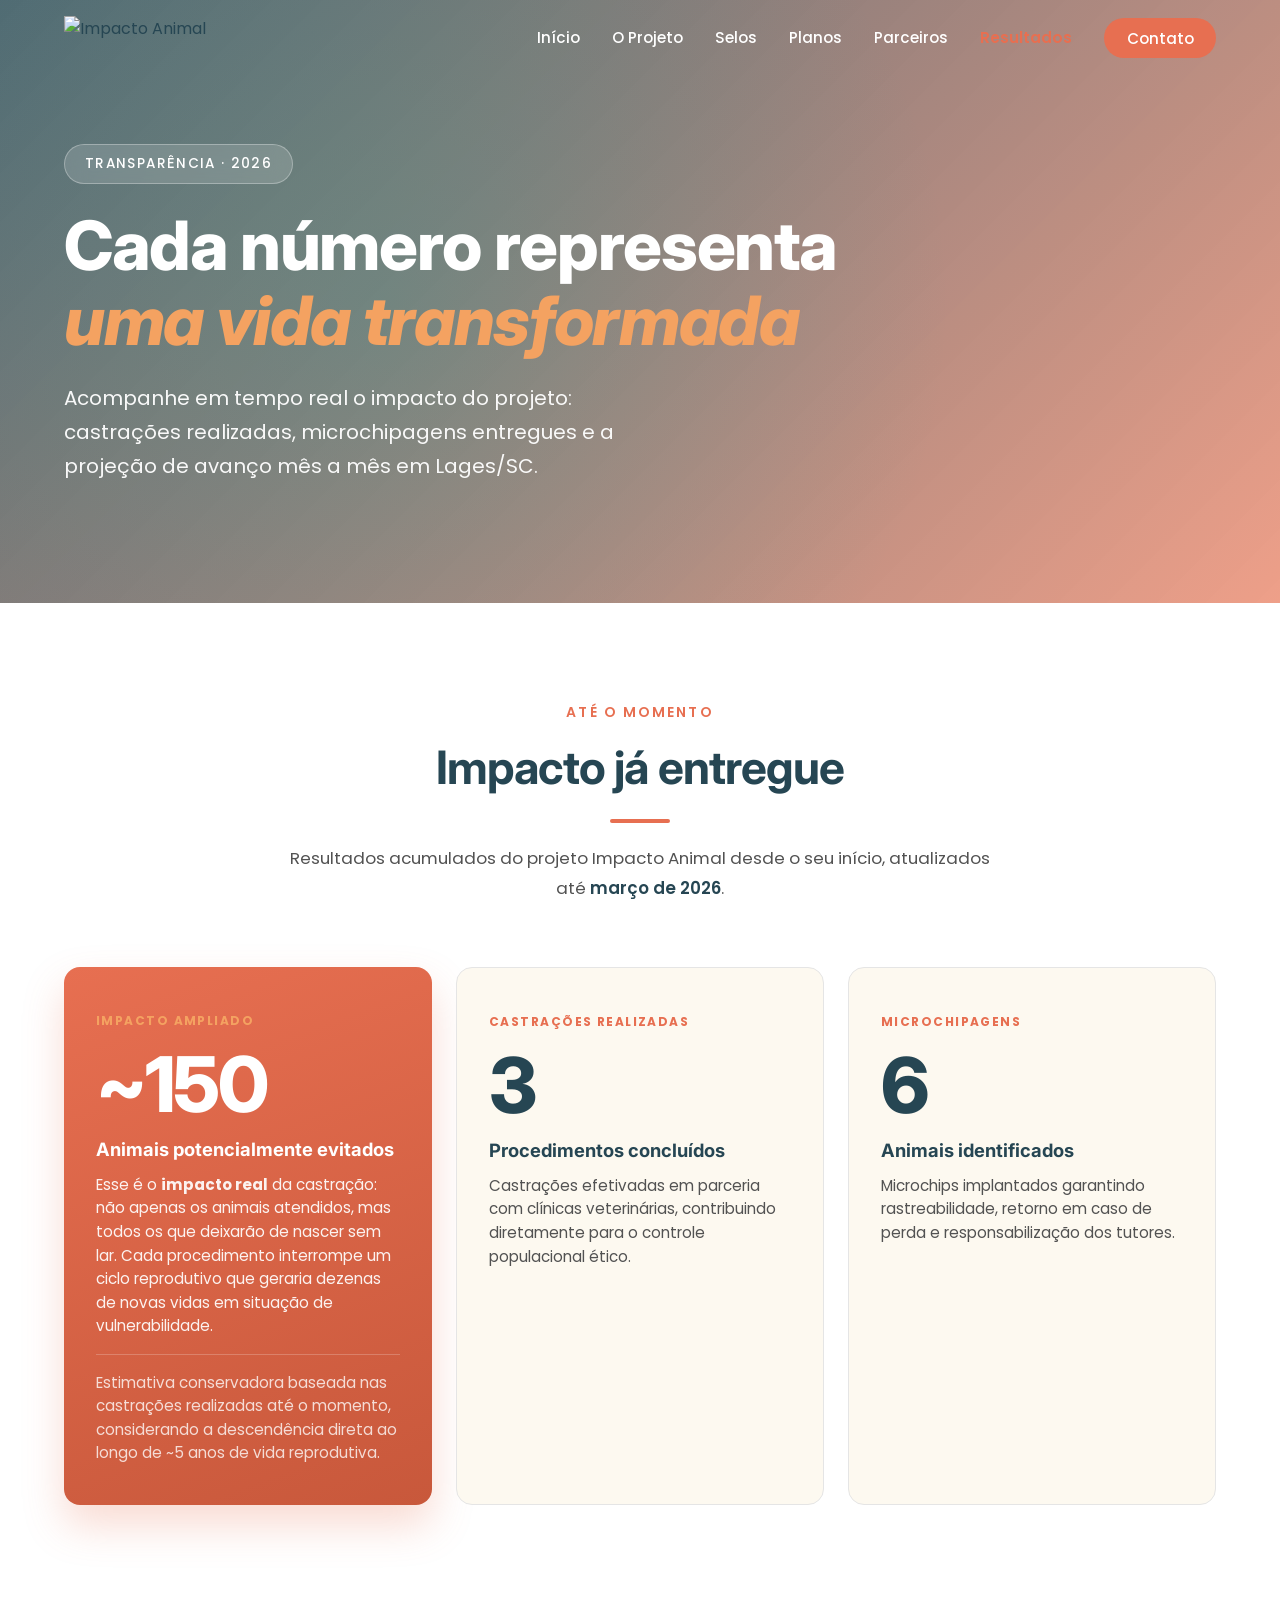
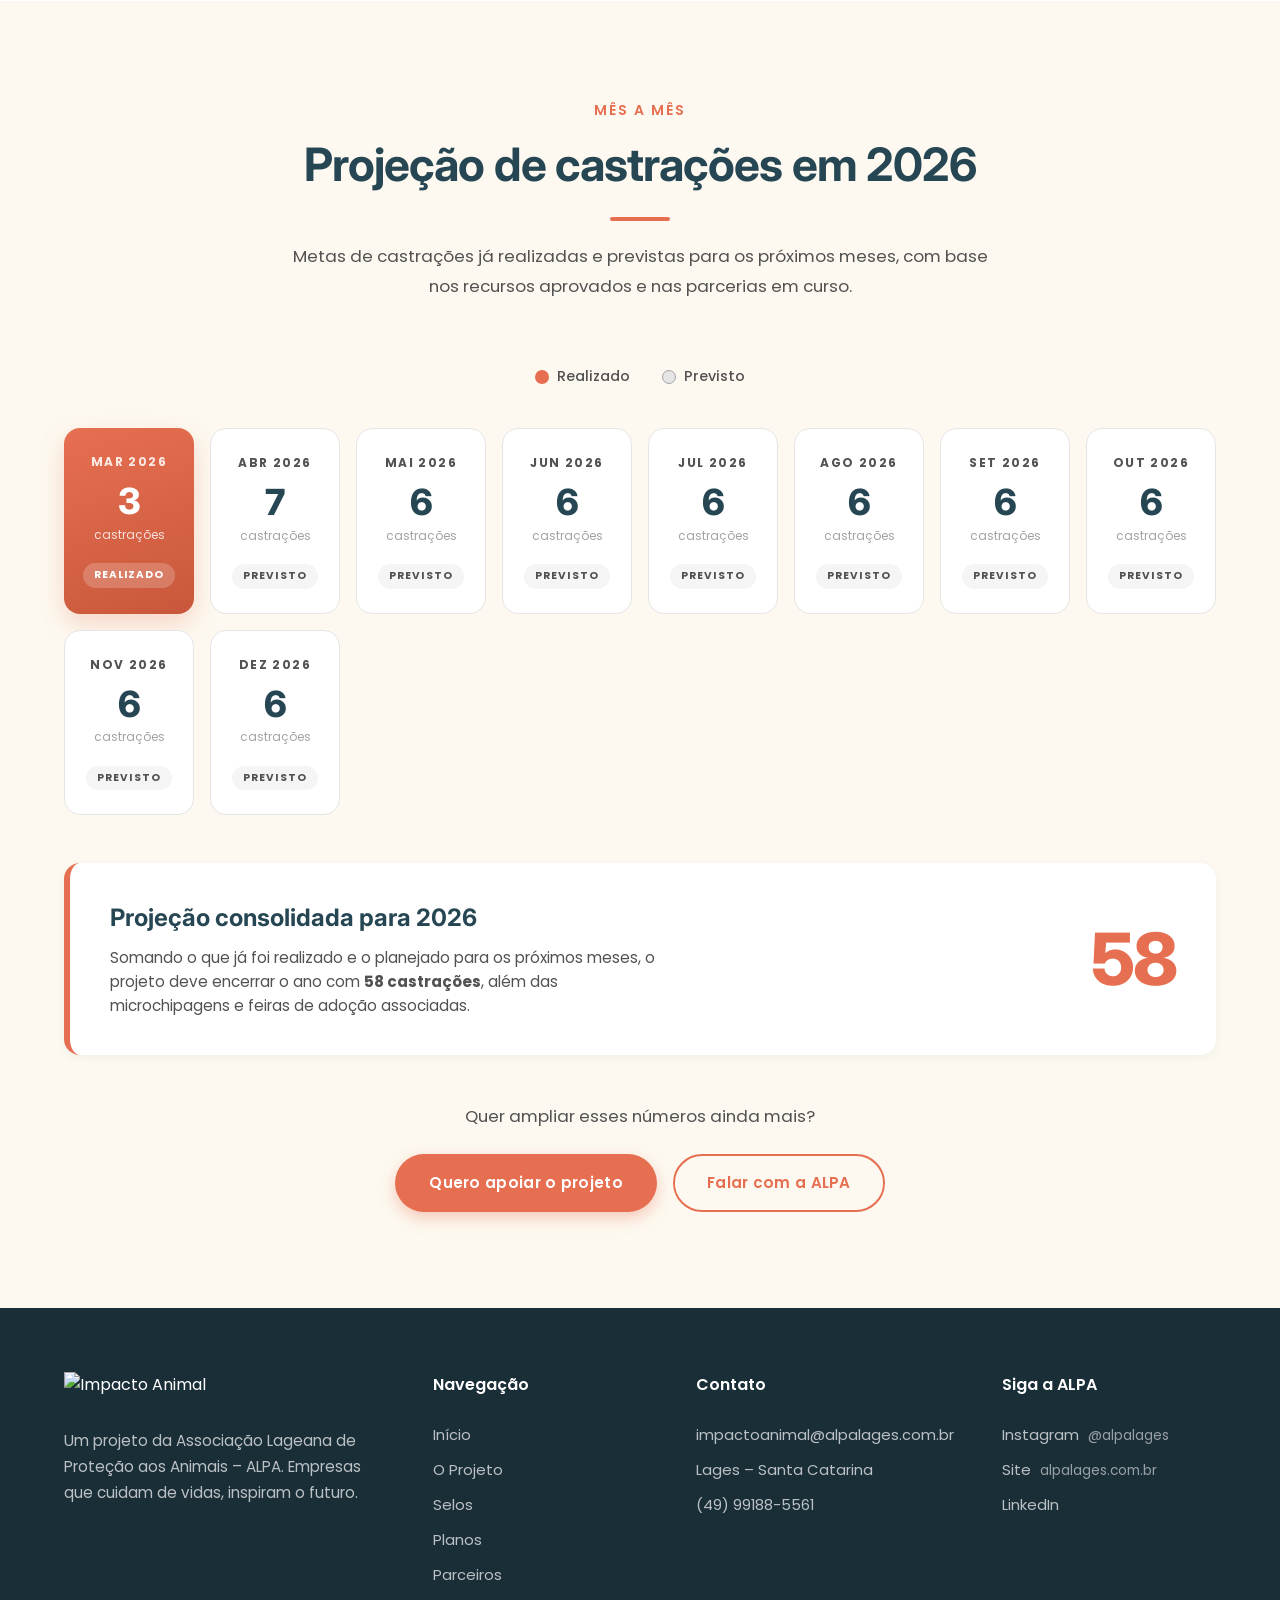
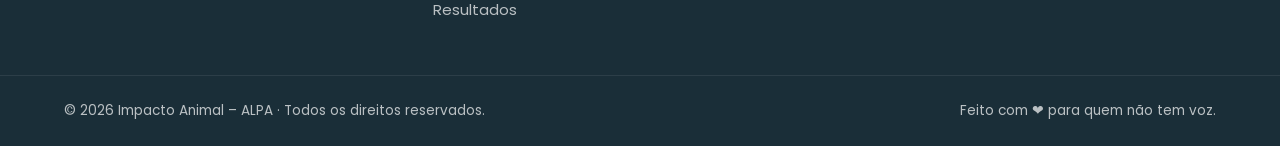
==== resultados.html @ c2073629 "Add files via upload" ====
<!DOCTYPE html>
<html lang="pt-BR">
<head>
    <meta charset="UTF-8">
    <meta name="viewport" content="width=device-width, initial-scale=1.0">
    <meta name="description" content="Resultados do projeto Impacto Animal - ALPA | Acompanhe as castrações, microchipagens e a projeção de impacto para 2026 em Lages/SC.">
    <meta name="keywords" content="impacto animal, ALPA, Lages, resultados, castração, microchipagem, transparência, responsabilidade social">
    <meta property="og:title" content="Resultados do Impacto Animal - ALPA">
    <meta property="og:description" content="Veja o impacto real já entregue e a projeção de castrações e microchipagens para 2026 em Lages/SC.">
    <meta property="og:type" content="website">
    <meta property="og:locale" content="pt_BR">
    <title>Resultados | Impacto Animal - ALPA</title>
    <link rel="preconnect" href="https://fonts.googleapis.com">
    <link rel="preconnect" href="https://fonts.gstatic.com" crossorigin>
    <link href="https://fonts.googleapis.com/css2?family=Poppins:wght@300;400;500;600;700;800&family=Inter:wght@600;700;800;900&display=swap" rel="stylesheet">
    <link rel="stylesheet" href="styles.css">
    <link rel="icon" type="image/png" href="resources/Prancheta 8@8x.png">
    <link rel="apple-touch-icon" href="resources/Prancheta 8@8x.png">
</head>
<body>
    <!-- Header -->
    <header class="header" id="header">
        <div class="container header-container">
            <a href="index.html" class="logo" aria-label="Impacto Animal">
                <img src="resources/Prancheta 2@8x.png" alt="Impacto Animal" class="logo-img logo-img-light">
                <img src="resources/Prancheta 1.svg" alt="Impacto Animal" class="logo-img logo-img-dark">
            </a>
            <nav class="nav" id="nav">
                <button class="nav-close" id="navClose" aria-label="Fechar menu">&times;</button>
                <ul class="nav-list">
                    <li><a href="index.html#inicio" class="nav-link">Início</a></li>
                    <li><a href="index.html#projeto" class="nav-link">O Projeto</a></li>
                    <li><a href="index.html#selo" class="nav-link">Selos</a></li>
                    <li><a href="index.html#planos" class="nav-link">Planos</a></li>
                    <li><a href="index.html#parceiros" class="nav-link">Parceiros</a></li>
                    <li><a href="resultados.html" class="nav-link active" aria-current="page">Resultados</a></li>
                    <li><a href="index.html#contato" class="nav-link nav-cta">Contato</a></li>
                </ul>
            </nav>
            <button class="nav-toggle" id="navToggle" aria-label="Abrir menu">
                <span></span><span></span><span></span>
            </button>
        </div>
    </header>

    <!-- Hero compacto -->
    <section class="hero hero-compact" id="inicio">
        <div class="hero-overlay"></div>
        <div class="container hero-container">
            <div class="hero-content">
                <span class="hero-tag">Transparência · 2026</span>
                <h1 class="hero-title">
                    Cada número representa
                    <span class="hero-highlight">uma vida transformada</span>
                </h1>
                <p class="hero-subtitle">
                    Acompanhe em tempo real o impacto do projeto: castrações realizadas,
                    microchipagens entregues e a projeção de avanço mês a mês em Lages/SC.
                </p>
            </div>
        </div>
    </section>

    <!-- Números realizados -->
    <section class="section results-highlights" id="numeros">
        <div class="container">
            <div class="section-header">
                <span class="section-eyebrow">Até o momento</span>
                <h2 class="section-title">Impacto já entregue</h2>
                <div class="section-divider"></div>
                <p class="section-description">
                    Resultados acumulados do projeto Impacto Animal desde o seu início,
                    atualizados até <strong id="periodoResultados">março de 2026</strong>.
                </p>
            </div>

            <div class="highlight-grid">
                <article class="highlight-card highlight-featured">
                    <span class="highlight-label">Impacto ampliado</span>
                    <div class="highlight-number" id="statEvitados">~150</div>
                    <h3>Animais potencialmente evitados</h3>
                    <p>
                        Esse é o <strong>impacto real</strong> da castração: não apenas os animais
                        atendidos, mas todos os que deixarão de nascer sem lar. Cada procedimento
                        interrompe um ciclo reprodutivo que geraria dezenas de novas vidas em
                        situação de vulnerabilidade.
                    </p>
                    <p class="highlight-note" id="notaEvitados">
                        Estimativa conservadora baseada nas castrações realizadas até o momento, considerando a descendência
                        direta ao longo de ~5 anos de vida reprodutiva.
                    </p>
                </article>

                <article class="highlight-card">
                    <span class="highlight-label">Castrações realizadas</span>
                    <div class="highlight-number" id="statCastracoes">3</div>
                    <h3>Procedimentos concluídos</h3>
                    <p>
                        Castrações efetivadas em parceria com clínicas veterinárias,
                        contribuindo diretamente para o controle populacional ético.
                    </p>
                </article>

                <article class="highlight-card">
                    <span class="highlight-label">Microchipagens</span>
                    <div class="highlight-number" id="statMicrochipagens">6</div>
                    <h3>Animais identificados</h3>
                    <p>
                        Microchips implantados garantindo rastreabilidade, retorno em
                        caso de perda e responsabilização dos tutores.
                    </p>
                </article>

            </div>
        </div>
    </section>

    <!-- Projeção 2026 -->
    <section class="section projection" id="projecao">
        <div class="container">
            <div class="section-header">
                <span class="section-eyebrow">Mês a mês</span>
                <h2 class="section-title">Projeção de castrações em 2026</h2>
                <div class="section-divider"></div>
                <p class="section-description">
                    Metas de castrações já realizadas e previstas para os próximos meses,
                    com base nos recursos aprovados e nas parcerias em curso.
                </p>
            </div>

            <div class="projection-legend">
                <span class="projection-legend-item">
                    <span class="projection-legend-dot" style="background: var(--color-primary);"></span>
                    Realizado
                </span>
                <span class="projection-legend-item">
                    <span class="projection-legend-dot" style="background: var(--color-gray-200); border: 1px solid var(--color-gray-400);"></span>
                    Previsto
                </span>
            </div>

            <div class="timeline-grid">
                <article class="month-card month-card-done">
                    <span class="month-label">Mar 2026</span>
                    <strong class="month-number">3</strong>
                    <span class="month-unit">castrações</span>
                    <span class="month-status">Realizado</span>
                </article>
                <article class="month-card">
                    <span class="month-label">Abr 2026</span>
                    <strong class="month-number">7</strong>
                    <span class="month-unit">castrações</span>
                    <span class="month-status">Previsto</span>
                </article>
                <article class="month-card">
                    <span class="month-label">Mai 2026</span>
                    <strong class="month-number">6</strong>
                    <span class="month-unit">castrações</span>
                    <span class="month-status">Previsto</span>
                </article>
                <article class="month-card">
                    <span class="month-label">Jun 2026</span>
                    <strong class="month-number">6</strong>
                    <span class="month-unit">castrações</span>
                    <span class="month-status">Previsto</span>
                </article>
                <article class="month-card">
                    <span class="month-label">Jul 2026</span>
                    <strong class="month-number">6</strong>
                    <span class="month-unit">castrações</span>
                    <span class="month-status">Previsto</span>
                </article>
                <article class="month-card">
                    <span class="month-label">Ago 2026</span>
                    <strong class="month-number">6</strong>
                    <span class="month-unit">castrações</span>
                    <span class="month-status">Previsto</span>
                </article>
                <article class="month-card">
                    <span class="month-label">Set 2026</span>
                    <strong class="month-number">6</strong>
                    <span class="month-unit">castrações</span>
                    <span class="month-status">Previsto</span>
                </article>
                <article class="month-card">
                    <span class="month-label">Out 2026</span>
                    <strong class="month-number">6</strong>
                    <span class="month-unit">castrações</span>
                    <span class="month-status">Previsto</span>
                </article>
                <article class="month-card">
                    <span class="month-label">Nov 2026</span>
                    <strong class="month-number">6</strong>
                    <span class="month-unit">castrações</span>
                    <span class="month-status">Previsto</span>
                </article>
                <article class="month-card">
                    <span class="month-label">Dez 2026</span>
                    <strong class="month-number">6</strong>
                    <span class="month-unit">castrações</span>
                    <span class="month-status">Previsto</span>
                </article>
            </div>

            <div class="projection-summary">
                <div>
                    <h3>Projeção consolidada para 2026</h3>
                    <p>
                        Somando o que já foi realizado e o planejado para os próximos meses,
                        o projeto deve encerrar o ano com <strong>58 castrações</strong>,
                        além das microchipagens e feiras de adoção associadas.
                    </p>
                </div>
                <div class="projection-summary-number" aria-label="Total de 58 castrações projetadas">58</div>
            </div>

            <div class="results-cta">
                <p>Quer ampliar esses números ainda mais?</p>
                <a href="index.html#planos" class="btn btn-primary">Quero apoiar o projeto</a>
                <a href="index.html#contato" class="btn btn-outline">Falar com a ALPA</a>
            </div>
        </div>
    </section>

    <!-- Footer -->
    <footer class="footer">
        <div class="container footer-container">
            <div class="footer-brand">
                <a href="index.html" class="logo logo-light" aria-label="Impacto Animal">
                    <img src="resources/Prancheta 2@8x.png" alt="Impacto Animal" class="logo-img logo-img-footer">
                </a>
                <p>
                    Um projeto da Associação Lageana de Proteção aos Animais – ALPA.
                    Empresas que cuidam de vidas, inspiram o futuro.
                </p>
            </div>
            <div class="footer-col">
                <h4>Navegação</h4>
                <ul>
                    <li><a href="index.html#inicio">Início</a></li>
                    <li><a href="index.html#projeto">O Projeto</a></li>
                    <li><a href="index.html#selo">Selos</a></li>
                    <li><a href="index.html#planos">Planos</a></li>
                    <li><a href="index.html#parceiros">Parceiros</a></li>
                    <li><a href="resultados.html">Resultados</a></li>
                </ul>
            </div>
            <div class="footer-col">
                <h4>Contato</h4>
                <ul>
                    <li>impactoanimal@alpalages.com.br</li>
                    <li>Lages – Santa Catarina</li>
                    <li><a href="https://wa.me/5549991885561?text=ol%C3%A1%2C%20quero%20saber%20mais%20sobre%20o%20Impacto%20Animal" target="_blank" rel="noopener">(49) 99188-5561</a></li>
                </ul>
            </div>
            <div class="footer-col">
                <h4>Siga a ALPA</h4>
                <ul class="social-list">
                    <li>
                        <a href="https://www.instagram.com/alpalages" target="_blank" rel="noopener" aria-label="Instagram @alpalages">
                            Instagram <span class="social-handle">@alpalages</span>
                        </a>
                    </li>
                    <li>
                        <a href="https://www.alpalages.com.br" target="_blank" rel="noopener" aria-label="Site da ALPA">
                            Site <span class="social-handle">alpalages.com.br</span>
                        </a>
                    </li>
                    <li><a href="#" aria-label="LinkedIn">LinkedIn</a></li>
                </ul>
            </div>
        </div>
        <div class="footer-bottom">
            <div class="container">
                <p>&copy; <span id="year"></span> Impacto Animal – ALPA · Todos os direitos reservados.</p>
                <p>Feito com <span aria-hidden="true">❤</span> para quem não tem voz.</p>
            </div>
        </div>
    </footer>

    <script src="script.js"></script>
</body>
</html>
---- styles.css ----
/* =============================================================
   Impacto Animal - ALPA
   Design tokens & base styles
   ============================================================= */

:root {
    /* Paleta */
    --color-primary: #E76F51;
    --color-primary-dark: #C8583B;
    --color-secondary: #2A9D8F;
    --color-secondary-dark: #1F7A6F;
    --color-accent: #F4A261;
    --color-dark: #264653;
    --color-dark-soft: #3A5A66;
    --color-light: #FAF3E0;
    --color-cream: #FDF9F0;
    --color-white: #FFFFFF;
    --color-gray-100: #F5F5F5;
    --color-gray-200: #E5E5E5;
    --color-gray-400: #A3A3A3;
    --color-gray-600: #525252;
    --color-gray-800: #262626;

    /* Tipografia */
    --font-sans: 'Poppins', -apple-system, BlinkMacSystemFont, 'Segoe UI', sans-serif;
    --font-display: 'Inter', -apple-system, BlinkMacSystemFont, 'Segoe UI', sans-serif;

    /* Espaçamentos */
    --container-max: 1200px;
    --radius-sm: 8px;
    --radius-md: 16px;
    --radius-lg: 24px;
    --radius-full: 999px;

    /* Sombras */
    --shadow-sm: 0 2px 8px rgba(38, 70, 83, 0.06);
    --shadow-md: 0 8px 24px rgba(38, 70, 83, 0.10);
    --shadow-lg: 0 20px 48px rgba(38, 70, 83, 0.15);

    /* Transições */
    --transition: 0.3s cubic-bezier(0.4, 0, 0.2, 1);
}

*, *::before, *::after {
    box-sizing: border-box;
    margin: 0;
    padding: 0;
}

html {
    scroll-behavior: smooth;
    scroll-padding-top: 80px;
}

body {
    font-family: var(--font-sans);
    font-size: 16px;
    line-height: 1.6;
    color: var(--color-dark);
    background-color: var(--color-cream);
    -webkit-font-smoothing: antialiased;
    overflow-x: hidden;
}

img, svg {
    max-width: 100%;
    display: block;
}

a {
    color: inherit;
    text-decoration: none;
    transition: color var(--transition);
}

button {
    font-family: inherit;
    cursor: pointer;
    border: none;
    background: none;
}

ul { list-style: none; }

.container {
    width: 100%;
    max-width: var(--container-max);
    margin: 0 auto;
    padding: 0 1.5rem;
}

/* =============================================================
   Botões
   ============================================================= */
.btn {
    display: inline-flex;
    align-items: center;
    justify-content: center;
    gap: 0.5rem;
    padding: 0.95rem 2rem;
    font-weight: 600;
    font-size: 0.95rem;
    border-radius: var(--radius-full);
    transition: all var(--transition);
    cursor: pointer;
    border: 2px solid transparent;
    text-align: center;
    letter-spacing: 0.02em;
}

.btn-primary {
    background: var(--color-primary);
    color: var(--color-white);
    box-shadow: 0 6px 16px rgba(231, 111, 81, 0.35);
}
.btn-primary:hover {
    background: var(--color-primary-dark);
    transform: translateY(-2px);
    box-shadow: 0 10px 24px rgba(231, 111, 81, 0.45);
}

.btn-secondary {
    background: transparent;
    color: var(--color-white);
    border-color: rgba(255, 255, 255, 0.6);
}
.btn-secondary:hover {
    background: var(--color-white);
    color: var(--color-dark);
    border-color: var(--color-white);
}

.btn-block {
    width: 100%;
}

/* =============================================================
   Header
   ============================================================= */
.header {
    position: fixed;
    top: 0; left: 0; right: 0;
    z-index: 1000;
    padding: 1rem 0;
    background: rgba(253, 249, 240, 0.0);
    transition: all var(--transition);
}
.header.scrolled {
    background: rgba(253, 249, 240, 0.96);
    backdrop-filter: blur(10px);
    -webkit-backdrop-filter: blur(10px);
    box-shadow: var(--shadow-sm);
    padding: 0.6rem 0;
}

.header-container {
    display: flex;
    align-items: center;
    justify-content: space-between;
}

.logo {
    display: inline-flex;
    align-items: center;
    gap: 0.5rem;
    transition: opacity var(--transition);
}
.logo:hover { opacity: 0.85; }

.logo-img {
    height: 44px;
    width: auto;
    display: block;
    transition: height var(--transition);
}

/* Versão clara (PNG) para fundos escuros - aparece sobre o hero */
.logo-img-light { display: block; }
/* Versão escura (SVG original) para fundos claros - aparece ao rolar */
.logo-img-dark { display: none; }

.header.scrolled .logo-img-light { display: none; }
.header.scrolled .logo-img-dark {
    display: block;
    height: 38px;
}

/* Logo do rodapé (fundo escuro): usa a versão clara */
.logo-img-footer {
    height: 40px;
}

.nav-list {
    display: flex;
    gap: 2rem;
    align-items: center;
}

.nav-link {
    font-weight: 500;
    font-size: 0.95rem;
    color: var(--color-white);
    position: relative;
    padding: 0.5rem 0;
}
.nav-link::after {
    content: '';
    position: absolute;
    bottom: 0; left: 0;
    width: 0;
    height: 2px;
    background: var(--color-primary);
    transition: width var(--transition);
}
.nav-link:hover::after { width: 100%; }

.header.scrolled .nav-link { color: var(--color-dark); }

.nav-cta {
    background: var(--color-primary);
    color: var(--color-white) !important;
    padding: 0.6rem 1.4rem !important;
    border-radius: var(--radius-full);
}
.nav-cta::after { display: none; }
.nav-cta:hover { background: var(--color-primary-dark); }

.nav-toggle {
    display: none;
    flex-direction: column;
    gap: 5px;
    padding: 0.5rem;
}
.nav-toggle span {
    width: 26px;
    height: 2px;
    background: var(--color-white);
    transition: all var(--transition);
}
.header.scrolled .nav-toggle span { background: var(--color-dark); }

.nav-close {
    display: none;
    position: absolute;
    top: 1rem; right: 1.25rem;
    font-size: 2rem;
    line-height: 1;
    color: var(--color-dark);
}

/* =============================================================
   Hero
   ============================================================= */
.hero {
    position: relative;
    min-height: 100vh;
    display: flex;
    align-items: center;
    color: var(--color-white);
    background:
        linear-gradient(135deg, rgba(38, 70, 83, 0.80) 0%, rgba(231, 111, 81, 0.65) 100%),
        url('resources/IMG_2610.jpg') center/cover no-repeat;
    overflow: hidden;
}

.hero-overlay {
    position: absolute;
    inset: 0;
    background: radial-gradient(circle at 30% 50%, rgba(42, 157, 143, 0.25) 0%, transparent 60%);
    pointer-events: none;
}

.hero-container {
    position: relative;
    z-index: 2;
    padding-top: 6rem;
    padding-bottom: 4rem;
}

.hero-content {
    max-width: 760px;
}

.hero-tag {
    display: inline-block;
    padding: 0.5rem 1.25rem;
    background: rgba(255, 255, 255, 0.15);
    border: 1px solid rgba(255, 255, 255, 0.3);
    border-radius: var(--radius-full);
    font-size: 0.85rem;
    font-weight: 500;
    letter-spacing: 0.1em;
    text-transform: uppercase;
    margin-bottom: 1.5rem;
    backdrop-filter: blur(10px);
}

.hero-title {
    font-family: var(--font-display);
    font-size: clamp(2.25rem, 5.5vw, 4.25rem);
    font-weight: 800;
    line-height: 1.1;
    margin-bottom: 1.5rem;
    letter-spacing: -0.02em;
}

.hero-highlight {
    display: block;
    color: var(--color-accent);
    font-style: italic;
}

.hero-subtitle {
    font-size: clamp(1rem, 1.6vw, 1.25rem);
    max-width: 600px;
    margin-bottom: 2.5rem;
    line-height: 1.7;
    opacity: 0.95;
}

.hero-actions {
    display: flex;
    gap: 1rem;
    flex-wrap: wrap;
    margin-bottom: 4rem;
}

.hero-stats {
    display: flex;
    gap: 3rem;
    flex-wrap: wrap;
    padding-top: 2rem;
    border-top: 1px solid rgba(255, 255, 255, 0.2);
}

.stat strong {
    display: block;
    font-family: var(--font-display);
    font-size: 2.25rem;
    font-weight: 800;
    color: var(--color-accent);
    line-height: 1;
    margin-bottom: 0.25rem;
}
.stat span {
    font-size: 0.9rem;
    opacity: 0.85;
}

.hero-scroll {
    position: absolute;
    bottom: 2rem; left: 50%;
    transform: translateX(-50%);
    z-index: 2;
}
.hero-scroll a {
    display: block;
    width: 26px;
    height: 44px;
    border: 2px solid rgba(255, 255, 255, 0.6);
    border-radius: var(--radius-full);
    position: relative;
}
.hero-scroll span {
    position: absolute;
    top: 8px; left: 50%;
    width: 4px;
    height: 8px;
    background: var(--color-white);
    border-radius: 2px;
    transform: translateX(-50%);
    animation: scrollDown 2s infinite;
}
@keyframes scrollDown {
    0% { opacity: 1; top: 8px; }
    100% { opacity: 0; top: 24px; }
}

/* =============================================================
   Section base
   ============================================================= */
.section {
    padding: 6rem 0;
}

.section-header {
    text-align: center;
    margin-bottom: 4rem;
    max-width: 720px;
    margin-left: auto;
    margin-right: auto;
}

.section-eyebrow {
    display: inline-block;
    color: var(--color-primary);
    font-weight: 600;
    font-size: 0.875rem;
    letter-spacing: 0.15em;
    text-transform: uppercase;
    margin-bottom: 1rem;
}
.section-eyebrow-light { color: var(--color-accent); }

.section-title {
    font-family: var(--font-display);
    font-size: clamp(1.875rem, 4vw, 2.875rem);
    font-weight: 700;
    color: var(--color-dark);
    line-height: 1.2;
    letter-spacing: -0.02em;
}
.section-title-light { color: var(--color-white); }

.section-divider {
    width: 60px;
    height: 4px;
    background: var(--color-primary);
    margin: 1.5rem auto 0;
    border-radius: var(--radius-full);
}

/* =============================================================
   Projeto
   ============================================================= */
.project {
    background: var(--color-white);
}

.project-grid {
    display: grid;
    grid-template-columns: 1.1fr 1fr;
    gap: 4rem;
    align-items: center;
}

.project-text p {
    color: var(--color-gray-600);
    margin-bottom: 1.25rem;
    font-size: 1.05rem;
    line-height: 1.8;
}
.project-text strong {
    color: var(--color-dark);
    font-weight: 600;
}

.project-visual {
    display: flex;
    flex-direction: column;
    gap: 1.5rem;
}

.project-card {
    background: var(--color-cream);
    padding: 2rem;
    border-radius: var(--radius-md);
    border-left: 4px solid var(--color-primary);
    transition: all var(--transition);
}
.project-card:hover {
    transform: translateX(8px);
    box-shadow: var(--shadow-md);
}
.project-card-offset {
    margin-left: 3rem;
    border-left-color: var(--color-secondary);
}
.project-card:nth-child(3) {
    border-left-color: var(--color-accent);
}

.project-card-icon {
    font-size: 2rem;
    margin-bottom: 0.75rem;
}
.project-card h3 {
    font-family: var(--font-display);
    font-size: 1.35rem;
    margin-bottom: 0.35rem;
    color: var(--color-dark);
}
.project-card p {
    font-size: 0.95rem;
    color: var(--color-gray-600);
}

/* =============================================================
   Pilares
   ============================================================= */
.pillars {
    background: var(--color-cream);
    position: relative;
}
.pillars::before {
    content: '';
    position: absolute;
    top: 0; left: 0;
    width: 100%; height: 200px;
    background: linear-gradient(180deg, var(--color-white), transparent);
    pointer-events: none;
}

.pillars-grid {
    display: grid;
    grid-template-columns: repeat(3, 1fr);
    gap: 2rem;
    position: relative;
}

.pillar {
    background: var(--color-white);
    padding: 3rem 2.5rem;
    border-radius: var(--radius-lg);
    box-shadow: var(--shadow-sm);
    transition: all var(--transition);
    position: relative;
    overflow: hidden;
}
.pillar::before {
    content: '';
    position: absolute;
    top: 0; left: 0;
    width: 100%; height: 4px;
    background: var(--color-primary);
    transform: scaleX(0);
    transform-origin: left;
    transition: transform 0.5s ease;
}
.pillar:hover {
    transform: translateY(-8px);
    box-shadow: var(--shadow-lg);
}
.pillar:hover::before {
    transform: scaleX(1);
}

.pillar-number {
    font-family: var(--font-display);
    font-size: 3.5rem;
    font-weight: 800;
    color: var(--color-primary);
    opacity: 0.15;
    line-height: 1;
    position: absolute;
    top: 1.5rem; right: 2rem;
}

.pillar-icon {
    width: 64px;
    height: 64px;
    border-radius: var(--radius-md);
    background: rgba(231, 111, 81, 0.1);
    color: var(--color-primary);
    display: flex;
    align-items: center;
    justify-content: center;
    margin-bottom: 1.5rem;
}
.pillar-icon svg {
    width: 32px;
    height: 32px;
}

.pillar h3 {
    font-family: var(--font-display);
    font-size: 1.75rem;
    margin-bottom: 1rem;
    color: var(--color-dark);
    position: relative;
    z-index: 1;
}

.pillar p {
    color: var(--color-gray-600);
    line-height: 1.7;
    position: relative;
    z-index: 1;
}
.pillar strong { color: var(--color-primary); font-weight: 600; }

/* Card destacado (Ação) — declarado por último para vencer a cascata */
.pillar.pillar-featured {
    background: linear-gradient(160deg, var(--color-primary) 0%, var(--color-primary-dark) 100%);
    color: var(--color-white);
    transform: translateY(-1.5rem);
    box-shadow: 0 20px 40px rgba(231, 111, 81, 0.4);
}
.pillar.pillar-featured::before { background: var(--color-accent); }
.pillar.pillar-featured:hover { transform: translateY(-2.5rem); }
.pillar.pillar-featured .pillar-number { color: var(--color-white); opacity: 0.25; }
.pillar.pillar-featured h3 { color: var(--color-white); }
.pillar.pillar-featured p { color: var(--color-white); }
.pillar.pillar-featured strong { color: var(--color-white); font-weight: 700; }
.pillar.pillar-featured .pillar-icon {
    color: var(--color-white);
    background: rgba(255, 255, 255, 0.18);
}

/* =============================================================
   Como Participar
   ============================================================= */
.how {
    background: var(--color-cream);
}

.how-steps {
    display: flex;
    align-items: stretch;
    justify-content: space-between;
    gap: 1rem;
    flex-wrap: wrap;
}

.step {
    flex: 1;
    min-width: 200px;
    padding: 2rem 1.5rem;
    text-align: center;
    background: var(--color-white);
    border-radius: var(--radius-md);
    box-shadow: var(--shadow-sm);
    transition: all var(--transition);
}
.step:hover {
    background: var(--color-primary);
    color: var(--color-white);
    transform: translateY(-6px);
}
.step:hover .step-number {
    background: var(--color-white);
    color: var(--color-primary);
}
.step:hover h3,
.step:hover p { color: var(--color-white); }

.step-number {
    width: 48px;
    height: 48px;
    border-radius: 50%;
    background: var(--color-primary);
    color: var(--color-white);
    display: inline-flex;
    align-items: center;
    justify-content: center;
    font-weight: 700;
    font-size: 1.25rem;
    margin-bottom: 1rem;
    transition: all var(--transition);
}
.step h3 {
    font-family: var(--font-display);
    font-size: 1.2rem;
    margin-bottom: 0.5rem;
    color: var(--color-dark);
    transition: color var(--transition);
}
.step p {
    color: var(--color-gray-600);
    font-size: 0.95rem;
    transition: color var(--transition);
}

.step-arrow {
    display: flex;
    align-items: center;
    color: var(--color-primary);
    font-size: 1.5rem;
    font-weight: 700;
    flex-shrink: 0;
}

/* =============================================================
   Planos
   ============================================================= */
.plans {
    background: var(--color-white);
    position: relative;
}

.plans-grid {
    display: grid;
    grid-template-columns: repeat(2, 1fr);
    gap: 2rem;
    max-width: 900px;
    margin: 0 auto;
    align-items: stretch;
}

.plan-card {
    display: flex;
    flex-direction: column;
    background: var(--color-cream);
    border: 2px solid transparent;
    border-radius: var(--radius-lg);
    padding: 2.5rem 2rem;
    box-shadow: var(--shadow-sm);
    transition: all var(--transition);
    position: relative;
}
.plan-card:hover {
    transform: translateY(-8px);
    box-shadow: var(--shadow-lg);
    border-color: rgba(231, 111, 81, 0.2);
}

.plan-card-featured {
    background: linear-gradient(180deg, var(--color-dark) 0%, #1a2e38 100%);
    color: var(--color-white);
    border-color: var(--color-primary);
    box-shadow: 0 20px 50px rgba(231, 111, 81, 0.25);
    transform: scale(1.03);
}
.plan-card-featured:hover {
    transform: scale(1.03) translateY(-8px);
    border-color: var(--color-accent);
}

.plan-highlight {
    position: absolute;
    top: -14px;
    left: 50%;
    transform: translateX(-50%);
    background: var(--color-primary);
    color: var(--color-white);
    padding: 0.35rem 1.1rem;
    border-radius: var(--radius-full);
    font-size: 0.75rem;
    font-weight: 700;
    letter-spacing: 0.08em;
    text-transform: uppercase;
    box-shadow: var(--shadow-md);
    white-space: nowrap;
}

.plan-header {
    margin-bottom: 2rem;
    padding-bottom: 1.5rem;
    border-bottom: 1px solid var(--color-gray-200);
}
.plan-card-featured .plan-header {
    border-bottom-color: rgba(255, 255, 255, 0.12);
}

.plan-badge {
    display: inline-block;
    padding: 0.4rem 0.9rem;
    background: rgba(231, 111, 81, 0.12);
    color: var(--color-primary);
    border-radius: var(--radius-full);
    font-size: 0.78rem;
    font-weight: 700;
    letter-spacing: 0.08em;
    text-transform: uppercase;
    margin-bottom: 1.25rem;
}
.plan-badge-featured {
    background: rgba(244, 162, 97, 0.18);
    color: var(--color-accent);
}

.plan-price {
    display: flex;
    align-items: baseline;
    gap: 0.25rem;
    font-family: var(--font-display);
    margin-bottom: 1rem;
}
.plan-currency {
    font-size: 1.4rem;
    font-weight: 600;
    color: var(--color-gray-600);
}
.plan-value {
    font-size: 3.75rem;
    font-weight: 800;
    color: var(--color-dark);
    line-height: 1;
    letter-spacing: -0.03em;
}
.plan-period {
    font-size: 1rem;
    color: var(--color-gray-600);
    margin-left: 0.3rem;
}
.plan-card-featured .plan-currency,
.plan-card-featured .plan-period { color: rgba(255, 255, 255, 0.7); }
.plan-card-featured .plan-value { color: var(--color-white); }

.plan-tagline {
    color: var(--color-gray-600);
    font-size: 0.95rem;
    line-height: 1.6;
    margin: 0;
}
.plan-card-featured .plan-tagline {
    color: rgba(255, 255, 255, 0.8);
}

.plan-features {
    flex: 1;
    margin-bottom: 2rem;
}
.plan-features li {
    position: relative;
    padding: 0.7rem 0 0.7rem 2rem;
    color: var(--color-dark-soft);
    font-size: 0.95rem;
    line-height: 1.55;
}
.plan-features li::before {
    content: '✓';
    position: absolute;
    left: 0; top: 0.65rem;
    width: 22px; height: 22px;
    background: var(--color-secondary);
    color: var(--color-white);
    border-radius: 50%;
    display: flex;
    align-items: center;
    justify-content: center;
    font-size: 0.8rem;
    font-weight: 700;
}
.plan-features strong { color: var(--color-dark); font-weight: 600; }

.plan-features-featured li { color: rgba(255, 255, 255, 0.9); }
.plan-features-featured strong { color: var(--color-accent); }
.plan-features-featured li::before {
    background: var(--color-accent);
    color: var(--color-dark);
}

.btn-outline {
    background: transparent;
    color: var(--color-primary);
    border-color: var(--color-primary);
}
.btn-outline:hover {
    background: var(--color-primary);
    color: var(--color-white);
    transform: translateY(-2px);
    box-shadow: 0 10px 24px rgba(231, 111, 81, 0.35);
}

.plans-note {
    text-align: center;
    margin-top: 3rem;
    color: var(--color-gray-600);
    font-size: 0.95rem;
    max-width: 640px;
    margin-left: auto;
    margin-right: auto;
}
.plans-note strong {
    color: var(--color-dark);
    font-weight: 600;
}

/* =============================================================
   Selo
   ============================================================= */
.seal {
    background: var(--color-white);
}

.section-description {
    margin-top: 1.25rem;
    color: var(--color-gray-600);
    font-size: 1.05rem;
    line-height: 1.8;
}
.section-description strong {
    color: var(--color-dark);
    font-weight: 600;
}
.section-description em {
    font-style: italic;
    color: var(--color-primary);
}

.seals-grid {
    display: grid;
    grid-template-columns: repeat(2, 1fr);
    gap: 2.5rem;
    margin-bottom: 3rem;
}

.seal-card {
    display: flex;
    flex-direction: column;
    background: var(--color-white);
    border-radius: var(--radius-lg);
    padding: 2.5rem 2rem;
    box-shadow: var(--shadow-md);
    transition: all var(--transition);
    position: relative;
    overflow: hidden;
}
.seal-card::before {
    content: '';
    position: absolute;
    inset: 0 0 auto 0;
    height: 5px;
    background: var(--color-primary);
}
.seal-card-official::before {
    background: linear-gradient(90deg, #F4D08A, #C89545, #8E6420);
}
.seal-card:hover {
    transform: translateY(-6px);
    box-shadow: var(--shadow-lg);
}

.seal-card-badge {
    width: 180px;
    height: 180px;
    margin: 0 auto 2rem;
    animation: float 4s ease-in-out infinite;
    filter: drop-shadow(0 18px 32px rgba(231, 111, 81, 0.28));
}
.seal-card-badge-official {
    animation-delay: 2s;
    filter: drop-shadow(0 18px 32px rgba(142, 100, 32, 0.35));
}
.seal-card-badge img,
.seal-card-badge svg {
    width: 100%;
    height: 100%;
    display: block;
}
@keyframes float {
    0%, 100% { transform: translateY(0); }
    50% { transform: translateY(-12px); }
}

.seal-card-body { text-align: left; }

.seal-tag {
    display: inline-flex;
    align-items: center;
    gap: 0.5rem;
    padding: 0.4rem 0.9rem;
    border-radius: var(--radius-full);
    font-size: 0.78rem;
    font-weight: 600;
    letter-spacing: 0.08em;
    text-transform: uppercase;
    margin-bottom: 1rem;
}
.seal-tag-dot {
    width: 8px;
    height: 8px;
    border-radius: 50%;
    background: currentColor;
    box-shadow: 0 0 0 4px currentColor;
    opacity: 1;
    animation: pulse 2s ease-in-out infinite;
}
.seal-tag-dot {
    position: relative;
    overflow: visible;
}
@keyframes pulse {
    0%, 100% { box-shadow: 0 0 0 0 currentColor; opacity: 1; }
    70%      { box-shadow: 0 0 0 6px transparent; opacity: 0.5; }
}

.seal-tag-digital {
    background: rgba(231, 111, 81, 0.12);
    color: var(--color-primary);
}
.seal-tag-official {
    background: rgba(142, 100, 32, 0.12);
    color: #8E6420;
}

.seal-card h3 {
    font-family: var(--font-display);
    font-size: 1.6rem;
    font-weight: 700;
    color: var(--color-dark);
    margin-bottom: 0.75rem;
    letter-spacing: -0.01em;
}

.seal-card > .seal-card-body > p {
    color: var(--color-gray-600);
    line-height: 1.75;
    margin-bottom: 1.5rem;
}
.seal-card strong { color: var(--color-dark); font-weight: 600; }

.seal-features {
    margin-bottom: 1.5rem;
}
.seal-features li {
    position: relative;
    padding: 0.45rem 0 0.45rem 2rem;
    color: var(--color-dark-soft);
    font-size: 0.95rem;
    line-height: 1.5;
    border-bottom: 1px solid var(--color-gray-100);
}
.seal-features li:last-child { border-bottom: none; }
.seal-features li::before {
    content: '✓';
    position: absolute;
    left: 0; top: 50%;
    transform: translateY(-50%);
    width: 22px; height: 22px;
    background: var(--color-secondary);
    color: var(--color-white);
    border-radius: 50%;
    display: flex;
    align-items: center;
    justify-content: center;
    font-size: 0.8rem;
    font-weight: 700;
}
.seal-card-official .seal-features li::before {
    background: #8E6420;
}

.seal-law-link {
    display: inline-flex;
    align-items: center;
    gap: 0.4rem;
    font-weight: 600;
    font-size: 0.92rem;
    color: #8E6420;
    border-bottom: 2px solid rgba(142, 100, 32, 0.25);
    padding-bottom: 0.2rem;
    transition: all var(--transition);
}
.seal-law-link:hover {
    color: #5E4010;
    border-bottom-color: #8E6420;
}

.seal-cta {
    text-align: center;
    margin-top: 1rem;
}

/* =============================================================
   Parceiros
   ============================================================= */
.partners {
    background: var(--color-cream);
}

.partners-grid {
    display: grid;
    grid-template-columns: repeat(3, 1fr);
    gap: 1.5rem;
    margin-bottom: 3rem;
    max-width: 1000px;
    margin-left: auto;
    margin-right: auto;
}

.partner {
    aspect-ratio: 16 / 9;
    background: var(--color-white);
    border: 1px solid var(--color-gray-200);
    border-radius: var(--radius-md);
    display: flex;
    align-items: center;
    justify-content: center;
    padding: 1.5rem 2rem;
    transition: all var(--transition);
    overflow: hidden;
}
.partner:hover {
    transform: translateY(-4px);
    box-shadow: var(--shadow-md);
    border-color: rgba(231, 111, 81, 0.3);
}

.partner img {
    max-width: 100%;
    max-height: 100%;
    width: auto;
    height: auto;
    object-fit: contain;
    filter: grayscale(100%);
    opacity: 0.8;
    transition: all var(--transition);
}
.partner:hover img {
    filter: grayscale(0%);
    opacity: 1;
}

.partner-placeholder {
    font-family: var(--font-display);
    font-weight: 600;
    font-size: 0.95rem;
    color: var(--color-gray-400);
    letter-spacing: 0.05em;
    text-align: center;
    transition: color var(--transition);
}
.partner:hover .partner-placeholder {
    color: var(--color-primary);
}

.partner-empty {
    background: transparent;
    border: 2px dashed rgba(231, 111, 81, 0.4);
}
.partner-empty:hover {
    border-color: var(--color-primary);
    border-style: solid;
    background: rgba(231, 111, 81, 0.04);
}
.partner-cta-text {
    display: flex;
    flex-direction: column;
    align-items: center;
    gap: 0.25rem;
    text-align: center;
}
.partner-cta-text strong {
    font-family: var(--font-display);
    font-weight: 700;
    font-size: 1rem;
    color: var(--color-primary);
}
.partner-cta-text em {
    font-style: normal;
    font-size: 0.78rem;
    font-weight: 500;
    letter-spacing: 0.08em;
    text-transform: uppercase;
    color: var(--color-gray-400);
}

.partners-cta {
    text-align: center;
    padding-top: 1rem;
    border-top: 1px solid var(--color-gray-200);
}
.partners-cta p {
    color: var(--color-gray-600);
    margin-bottom: 1.25rem;
    font-size: 1rem;
}

/* =============================================================
   Contato
   ============================================================= */
.contact {
    background: var(--color-dark);
    color: var(--color-white);
}

.contact-box {
    display: grid;
    grid-template-columns: 1fr 1fr;
    gap: 4rem;
    align-items: start;
}

.contact-info p {
    color: rgba(255, 255, 255, 0.8);
    font-size: 1.05rem;
    line-height: 1.8;
    margin: 1.5rem 0 2rem;
}

.contact-details li {
    display: flex;
    align-items: center;
    gap: 1rem;
    padding: 0.75rem 0;
    border-bottom: 1px solid rgba(255, 255, 255, 0.1);
    color: rgba(255, 255, 255, 0.9);
}
.contact-details li:last-child { border-bottom: none; }
.contact-details a:hover { color: var(--color-accent); }

.contact-icon {
    width: 40px; height: 40px;
    background: rgba(244, 162, 97, 0.15);
    border-radius: var(--radius-sm);
    display: flex;
    align-items: center;
    justify-content: center;
    font-size: 1.1rem;
    flex-shrink: 0;
}

.contact-form {
    background: rgba(255, 255, 255, 0.05);
    padding: 2.5rem;
    border-radius: var(--radius-lg);
    backdrop-filter: blur(10px);
    border: 1px solid rgba(255, 255, 255, 0.1);
}

.form-group {
    margin-bottom: 1.25rem;
}
.form-group label {
    display: block;
    font-size: 0.875rem;
    font-weight: 500;
    margin-bottom: 0.5rem;
    color: rgba(255, 255, 255, 0.9);
}
.form-group input,
.form-group textarea {
    width: 100%;
    padding: 0.85rem 1.1rem;
    background: rgba(255, 255, 255, 0.08);
    border: 1px solid rgba(255, 255, 255, 0.15);
    border-radius: var(--radius-sm);
    color: var(--color-white);
    font-family: inherit;
    font-size: 0.95rem;
    transition: all var(--transition);
}
.form-group input::placeholder,
.form-group textarea::placeholder {
    color: rgba(255, 255, 255, 0.4);
}
.form-group input:focus,
.form-group textarea:focus {
    outline: none;
    background: rgba(255, 255, 255, 0.12);
    border-color: var(--color-accent);
}
.form-group textarea {
    resize: vertical;
    min-height: 100px;
}

.form-feedback {
    margin-top: 1rem;
    font-size: 0.9rem;
    text-align: center;
    color: var(--color-accent);
    min-height: 1.2em;
}

/* =============================================================
   Footer
   ============================================================= */
.footer {
    background: #1a2e38;
    color: rgba(255, 255, 255, 0.7);
    padding-top: 4rem;
}

.footer-container {
    display: grid;
    grid-template-columns: 1.5fr 1fr 1fr 1fr;
    gap: 3rem;
    padding-bottom: 3rem;
}

.footer-brand p {
    margin-top: 1rem;
    font-size: 0.95rem;
    line-height: 1.7;
    max-width: 320px;
}
.logo-light { color: var(--color-white); }

.footer-col h4 {
    color: var(--color-white);
    font-size: 1rem;
    margin-bottom: 1.25rem;
    font-weight: 600;
}
.footer-col ul li {
    padding: 0.35rem 0;
    font-size: 0.925rem;
}
.footer-col ul li a:hover {
    color: var(--color-accent);
}

.social-handle {
    display: inline-block;
    margin-left: 0.35rem;
    color: rgba(255, 255, 255, 0.55);
    font-size: 0.85rem;
    font-weight: 400;
}
.footer-col ul li a:hover .social-handle {
    color: rgba(255, 255, 255, 0.85);
}

.footer-bottom {
    border-top: 1px solid rgba(255, 255, 255, 0.08);
    padding: 1.5rem 0;
    font-size: 0.85rem;
}
.footer-bottom .container {
    display: flex;
    justify-content: space-between;
    flex-wrap: wrap;
    gap: 0.5rem;
}

/* =============================================================
   Página de Resultados
   ============================================================= */

/* Link ativo no menu (indicador de página atual) */
.nav-link.active {
    color: var(--color-primary);
    font-weight: 600;
}
.header.scrolled .nav-link.active {
    color: var(--color-primary);
}

/* Hero compacto para páginas internas */
.hero-compact {
    min-height: auto;
    padding: 7rem 0 3rem;
}
.hero-compact .hero-container {
    padding-top: 2rem;
    padding-bottom: 2rem;
}
.hero-compact .hero-content {
    max-width: 820px;
}

/* Destaques numéricos */
.results-highlights {
    background: var(--color-white);
}

.highlight-grid {
    display: grid;
    grid-template-columns: repeat(auto-fit, minmax(280px, 1fr));
    gap: 1.5rem;
}

.highlight-card {
    padding: 2.5rem 2rem;
    border-radius: var(--radius-md);
    background: var(--color-cream);
    border: 1px solid var(--color-gray-200);
    position: relative;
    overflow: hidden;
    transition: transform var(--transition), box-shadow var(--transition);
}
.highlight-card:hover {
    transform: translateY(-6px);
    box-shadow: var(--shadow-md);
}

.highlight-card.highlight-featured {
    background: linear-gradient(160deg, var(--color-primary) 0%, var(--color-primary-dark) 100%);
    color: var(--color-white);
    border: none;
    box-shadow: 0 20px 40px rgba(231, 111, 81, 0.25);
}

.highlight-label {
    display: inline-block;
    font-size: 0.75rem;
    text-transform: uppercase;
    letter-spacing: 0.12em;
    font-weight: 700;
    color: var(--color-primary);
    margin-bottom: 1rem;
}
.highlight-featured .highlight-label {
    color: var(--color-accent);
}

.highlight-number {
    font-family: var(--font-display);
    font-size: clamp(3.5rem, 6vw, 5.25rem);
    font-weight: 800;
    line-height: 1;
    letter-spacing: -0.03em;
    margin-bottom: 0.75rem;
    color: var(--color-dark);
    display: flex;
    align-items: baseline;
}
.highlight-featured .highlight-number {
    color: var(--color-white);
}
.highlight-suffix {
    font-size: 0.5em;
    font-weight: 700;
    margin-left: 0.1em;
    opacity: 0.85;
}

.highlight-card h3 {
    font-family: var(--font-display);
    font-size: 1.15rem;
    font-weight: 700;
    margin-bottom: 0.5rem;
}
.highlight-card p {
    color: var(--color-gray-600);
    font-size: 0.95rem;
    line-height: 1.55;
}
.highlight-featured p {
    color: rgba(255, 255, 255, 0.92);
}

.highlight-note {
    margin-top: 1rem;
    padding-top: 1rem;
    border-top: 1px solid rgba(255, 255, 255, 0.25);
    font-size: 0.825rem;
    line-height: 1.5;
    opacity: 0.85;
}
.highlight-card:not(.highlight-featured) .highlight-note {
    border-top-color: var(--color-gray-200);
    color: var(--color-gray-400);
}

/* Projeção mês a mês */
.projection {
    background: var(--color-cream);
}

.projection-legend {
    display: flex;
    justify-content: center;
    gap: 2rem;
    flex-wrap: wrap;
    margin-bottom: 2.5rem;
    font-size: 0.9rem;
    color: var(--color-gray-600);
    font-weight: 500;
}
.projection-legend-item {
    display: inline-flex;
    align-items: center;
    gap: 0.5rem;
}
.projection-legend-dot {
    width: 14px;
    height: 14px;
    border-radius: 50%;
    display: inline-block;
}

.timeline-grid {
    display: grid;
    grid-template-columns: repeat(auto-fit, minmax(130px, 1fr));
    gap: 1rem;
    margin-bottom: 3rem;
}

.month-card {
    background: var(--color-white);
    border: 1px solid var(--color-gray-200);
    border-radius: var(--radius-md);
    padding: 1.5rem 1rem;
    text-align: center;
    transition: transform var(--transition), box-shadow var(--transition);
}
.month-card:hover {
    transform: translateY(-4px);
    box-shadow: var(--shadow-sm);
}

.month-card-done {
    background: linear-gradient(160deg, var(--color-primary) 0%, var(--color-primary-dark) 100%);
    color: var(--color-white);
    border: none;
    box-shadow: 0 10px 24px rgba(231, 111, 81, 0.25);
}

.month-label {
    display: block;
    font-size: 0.75rem;
    text-transform: uppercase;
    letter-spacing: 0.12em;
    font-weight: 700;
    color: var(--color-gray-600);
    margin-bottom: 0.75rem;
}
.month-card-done .month-label {
    color: rgba(255, 255, 255, 0.85);
}

.month-number {
    font-family: var(--font-display);
    font-size: 2.25rem;
    font-weight: 800;
    line-height: 1;
    display: block;
    margin-bottom: 0.35rem;
    color: var(--color-dark);
}
.month-card-done .month-number {
    color: var(--color-white);
}

.month-unit {
    display: block;
    font-size: 0.75rem;
    color: var(--color-gray-400);
    margin-bottom: 1rem;
}
.month-card-done .month-unit {
    color: rgba(255, 255, 255, 0.8);
}

.month-status {
    display: inline-block;
    font-size: 0.65rem;
    padding: 0.25rem 0.7rem;
    border-radius: var(--radius-full);
    font-weight: 700;
    letter-spacing: 0.1em;
    text-transform: uppercase;
    background: var(--color-gray-100);
    color: var(--color-gray-600);
}
.month-card-done .month-status {
    background: rgba(255, 255, 255, 0.2);
    color: var(--color-white);
}

.projection-summary {
    display: grid;
    grid-template-columns: 1fr auto;
    align-items: center;
    gap: 2rem;
    background: var(--color-white);
    border-left: 6px solid var(--color-primary);
    padding: 2.25rem 2.5rem;
    border-radius: var(--radius-md);
    box-shadow: var(--shadow-sm);
    margin-bottom: 3rem;
}
.projection-summary h3 {
    font-family: var(--font-display);
    font-size: 1.5rem;
    font-weight: 700;
    margin-bottom: 0.5rem;
    color: var(--color-dark);
}
.projection-summary p {
    color: var(--color-gray-600);
    font-size: 0.95rem;
    line-height: 1.6;
    max-width: 560px;
}
.projection-summary-number {
    font-family: var(--font-display);
    font-size: clamp(3rem, 7vw, 4.5rem);
    font-weight: 800;
    color: var(--color-primary);
    line-height: 1;
    letter-spacing: -0.03em;
}

.results-cta {
    text-align: center;
}
.results-cta p {
    font-size: 1.05rem;
    color: var(--color-gray-600);
    margin-bottom: 1.5rem;
}
.results-cta .btn + .btn {
    margin-left: 0.75rem;
}

/* Responsividade - Resultados */
@media (max-width: 768px) {
    .hero-compact {
        padding: 6rem 0 2rem;
    }
    .projection-summary {
        grid-template-columns: 1fr;
        text-align: center;
        padding: 2rem 1.5rem;
    }
    .projection-summary p {
        margin-left: auto;
        margin-right: auto;
    }
    .timeline-grid {
        grid-template-columns: repeat(2, 1fr);
    }
    .results-cta .btn {
        display: block;
        margin: 0 auto 0.75rem;
        width: 100%;
        max-width: 320px;
    }
    .results-cta .btn + .btn {
        margin-left: auto;
    }
}

/* =============================================================
   Animações de entrada
   ============================================================= */
.fade-in {
    opacity: 0;
    transform: translateY(24px);
    transition: opacity 0.8s ease, transform 0.8s ease;
}
.fade-in.visible {
    opacity: 1;
    transform: translateY(0);
}

/* =============================================================
   Responsividade
   ============================================================= */
@media (max-width: 992px) {
    .project-grid,
    .contact-box {
        grid-template-columns: 1fr;
        gap: 3rem;
    }
    .project-card-offset { margin-left: 0; }
    .pillars-grid { grid-template-columns: 1fr; }
    .pillar-featured { transform: none; }
    .pillar-featured:hover { transform: translateY(-8px); }
    .seals-grid { grid-template-columns: 1fr; gap: 2rem; }
    .seal-card-badge { width: 160px; height: 160px; }
    .plans-grid { grid-template-columns: 1fr; gap: 2.5rem; max-width: 480px; }
    .plan-card-featured { transform: none; }
    .plan-card-featured:hover { transform: translateY(-8px); }
    .partners-grid { grid-template-columns: repeat(3, 1fr); }
    .footer-container { grid-template-columns: 1fr 1fr; }
}

@media (max-width: 768px) {
    .section { padding: 4rem 0; }
    .section-header { margin-bottom: 2.5rem; }

    .nav {
        position: fixed;
        top: 0; right: -100%;
        width: 85%;
        max-width: 320px;
        height: 100vh;
        background: var(--color-cream);
        padding: 4rem 2rem 2rem;
        box-shadow: var(--shadow-lg);
        transition: right var(--transition);
        z-index: 999;
    }
    .nav.open { right: 0; }
    .nav-list {
        flex-direction: column;
        align-items: flex-start;
        gap: 0;
    }
    .nav-list li { width: 100%; }
    .nav-link {
        color: var(--color-dark) !important;
        display: block;
        padding: 1rem 0;
        border-bottom: 1px solid var(--color-gray-200);
        width: 100%;
    }
    .nav-cta {
        margin-top: 1rem;
        text-align: center;
    }
    .nav-toggle { display: flex; }
    .nav-close { display: block; }

    .hero-stats { gap: 2rem; }
    .stat strong { font-size: 1.75rem; }

    .hero-actions { flex-direction: column; align-items: stretch; }
    .hero-actions .btn { width: 100%; }

    .how-steps {
        flex-direction: column;
    }
    .step-arrow {
        transform: rotate(90deg);
        justify-content: center;
    }

    .footer-container {
        grid-template-columns: 1fr;
        gap: 2rem;
    }
    .footer-bottom .container {
        flex-direction: column;
        text-align: center;
    }

    .seal-card { padding: 2rem 1.5rem; }
    .seal-card-badge { width: 140px; height: 140px; margin-bottom: 1.5rem; }
    .plan-card { padding: 2rem 1.5rem; }
    .plan-value { font-size: 3rem; }
    .partners-grid { grid-template-columns: repeat(2, 1fr); gap: 1rem; }
    .partner { padding: 1rem; }
    .partner-placeholder { font-size: 0.85rem; }
}

@media (max-width: 480px) {
    .hero-title { font-size: 2.25rem; }
    .hero-subtitle { font-size: 1rem; }
    .hero-stats { flex-direction: column; gap: 1.5rem; }
    .pillar { padding: 2rem 1.5rem; }
    .contact-form { padding: 1.5rem; }
}

/* Reduce motion */
@media (prefers-reduced-motion: reduce) {
    *,
    *::before,
    *::after {
        animation-duration: 0.01ms !important;
        animation-iteration-count: 1 !important;
        transition-duration: 0.01ms !important;
        scroll-behavior: auto !important;
    }
}
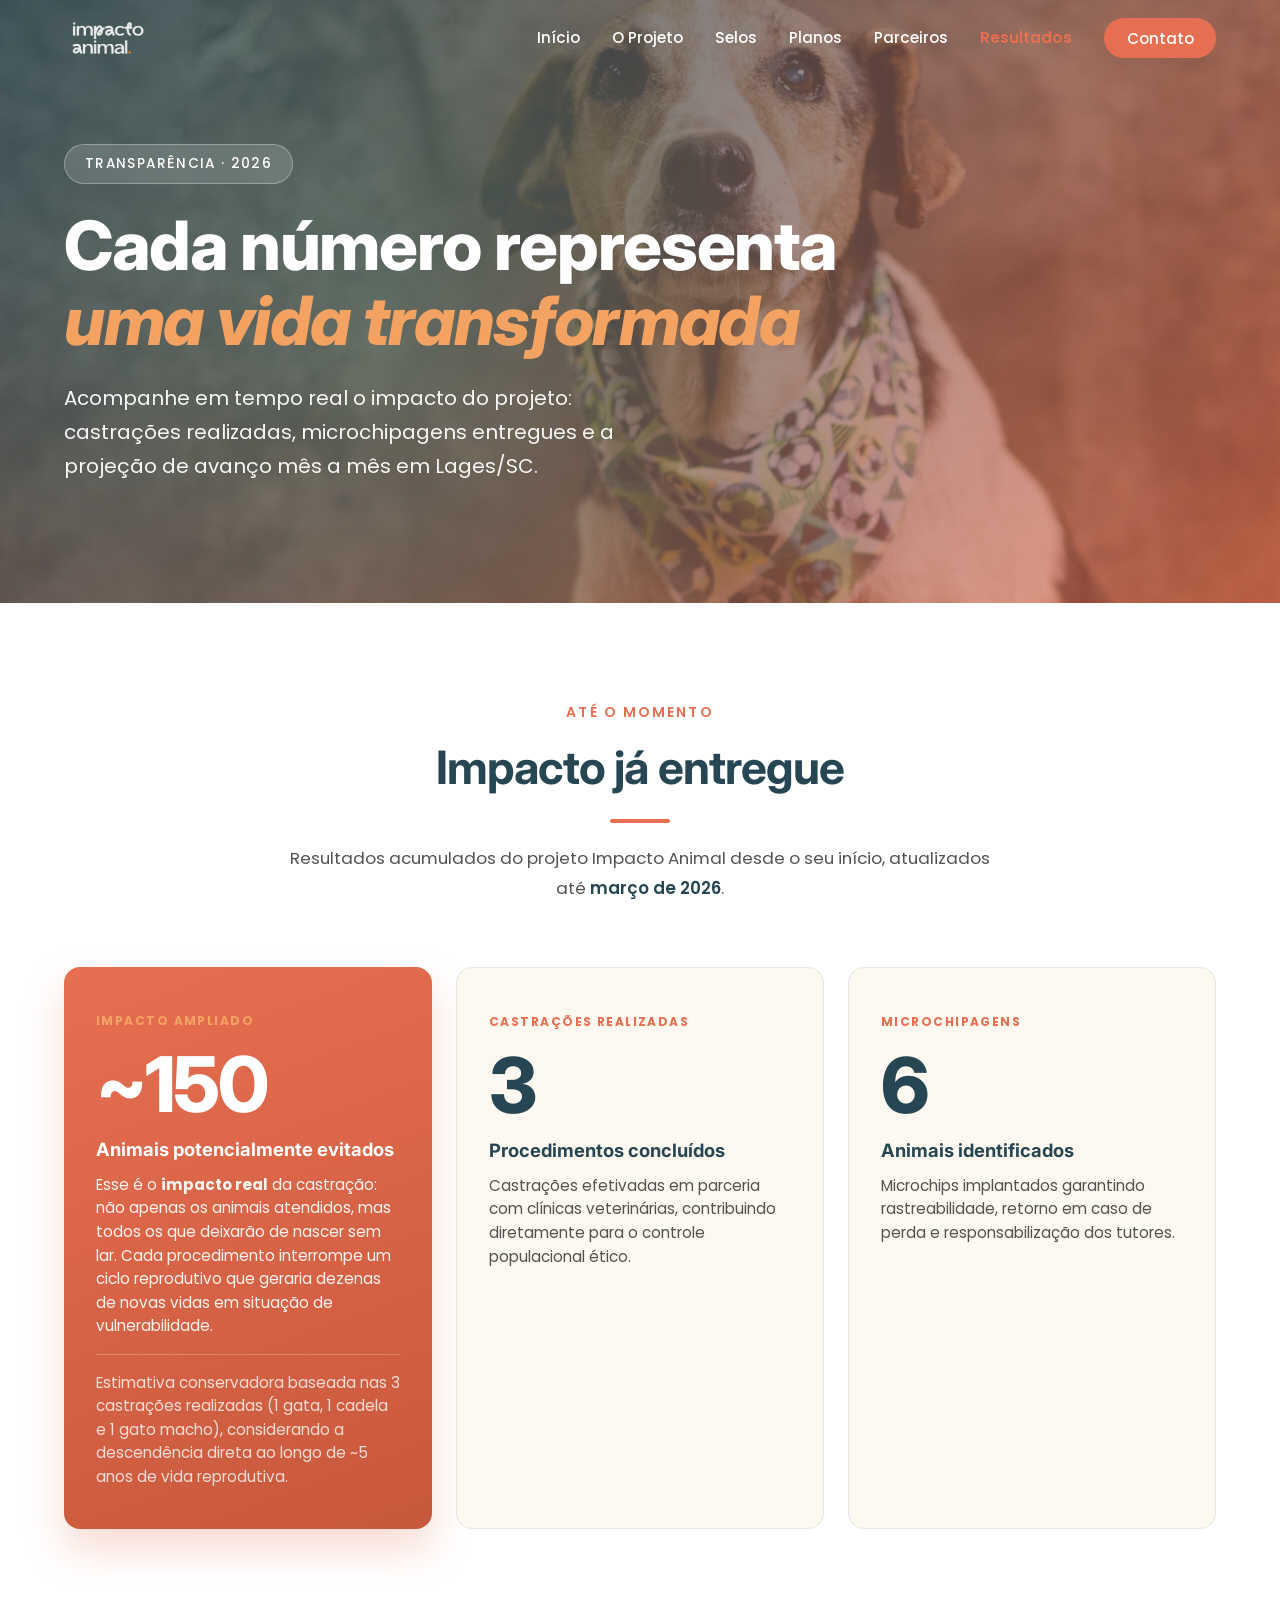
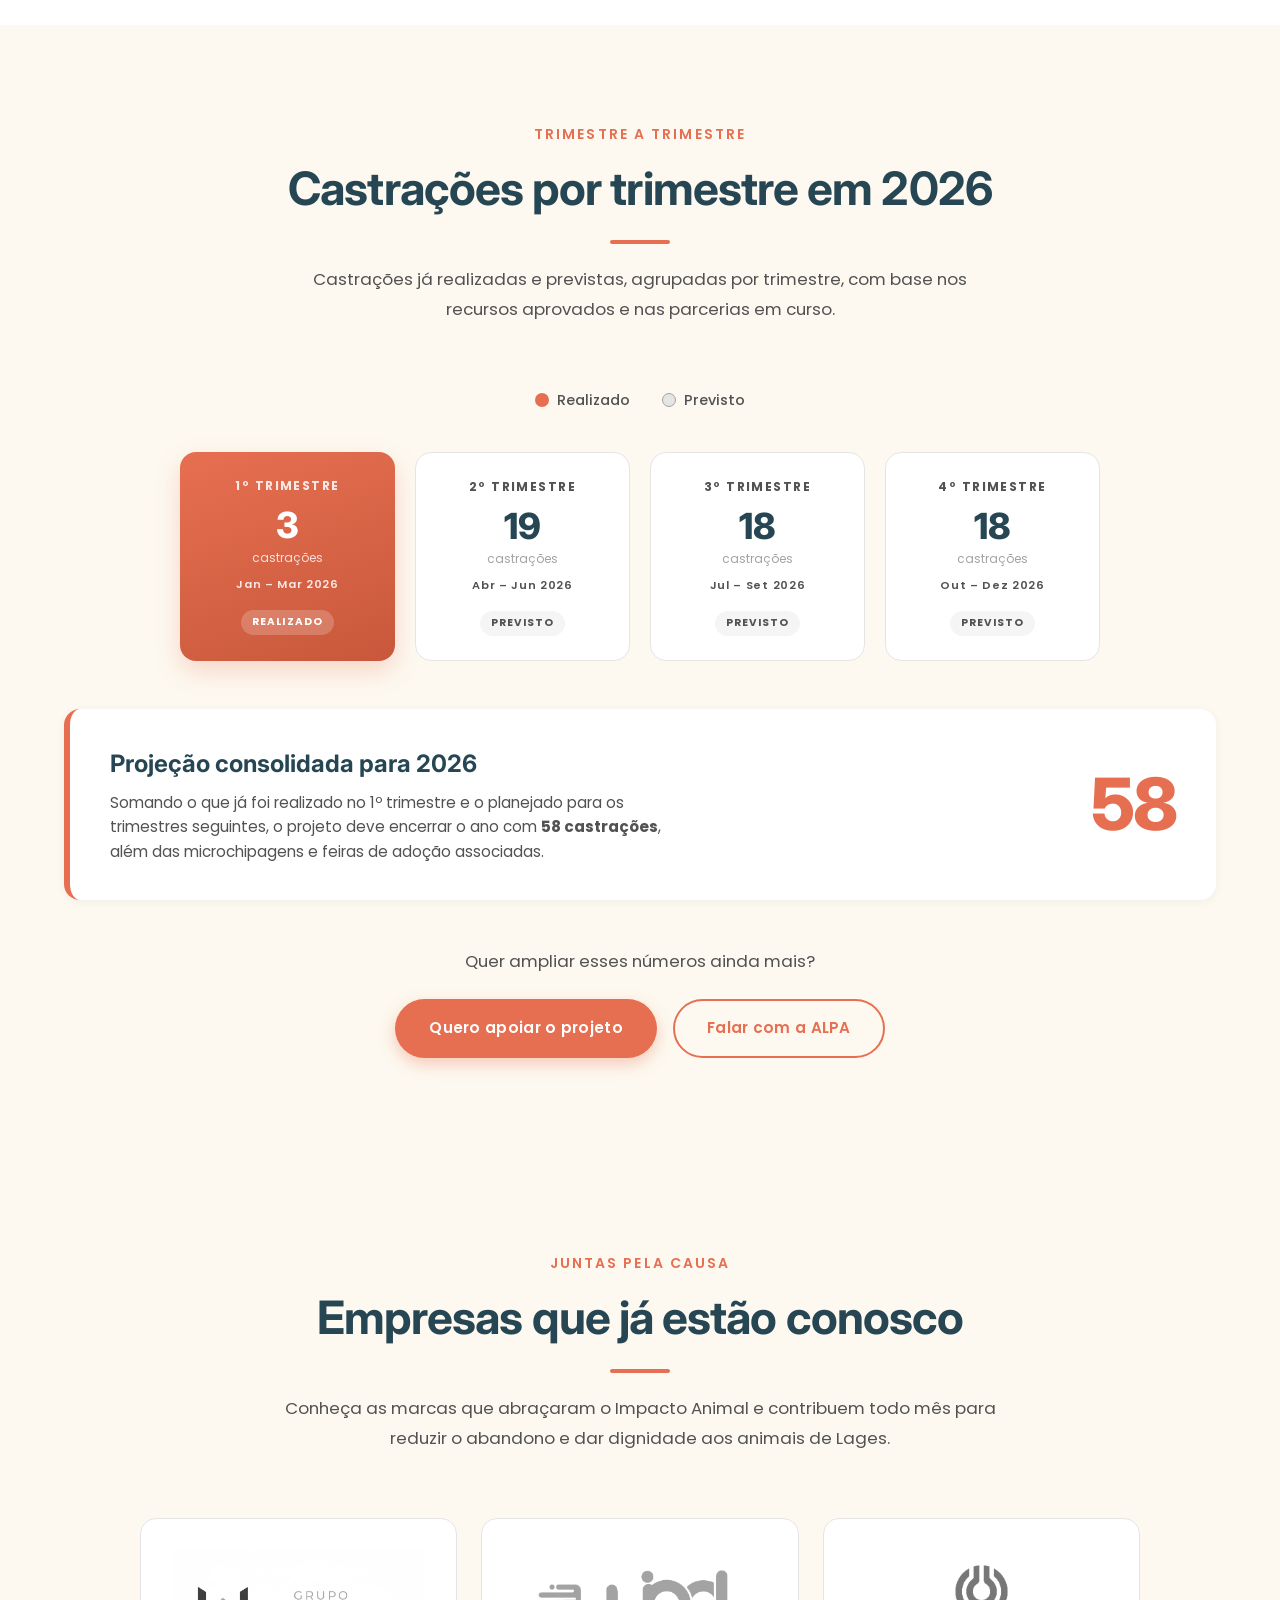
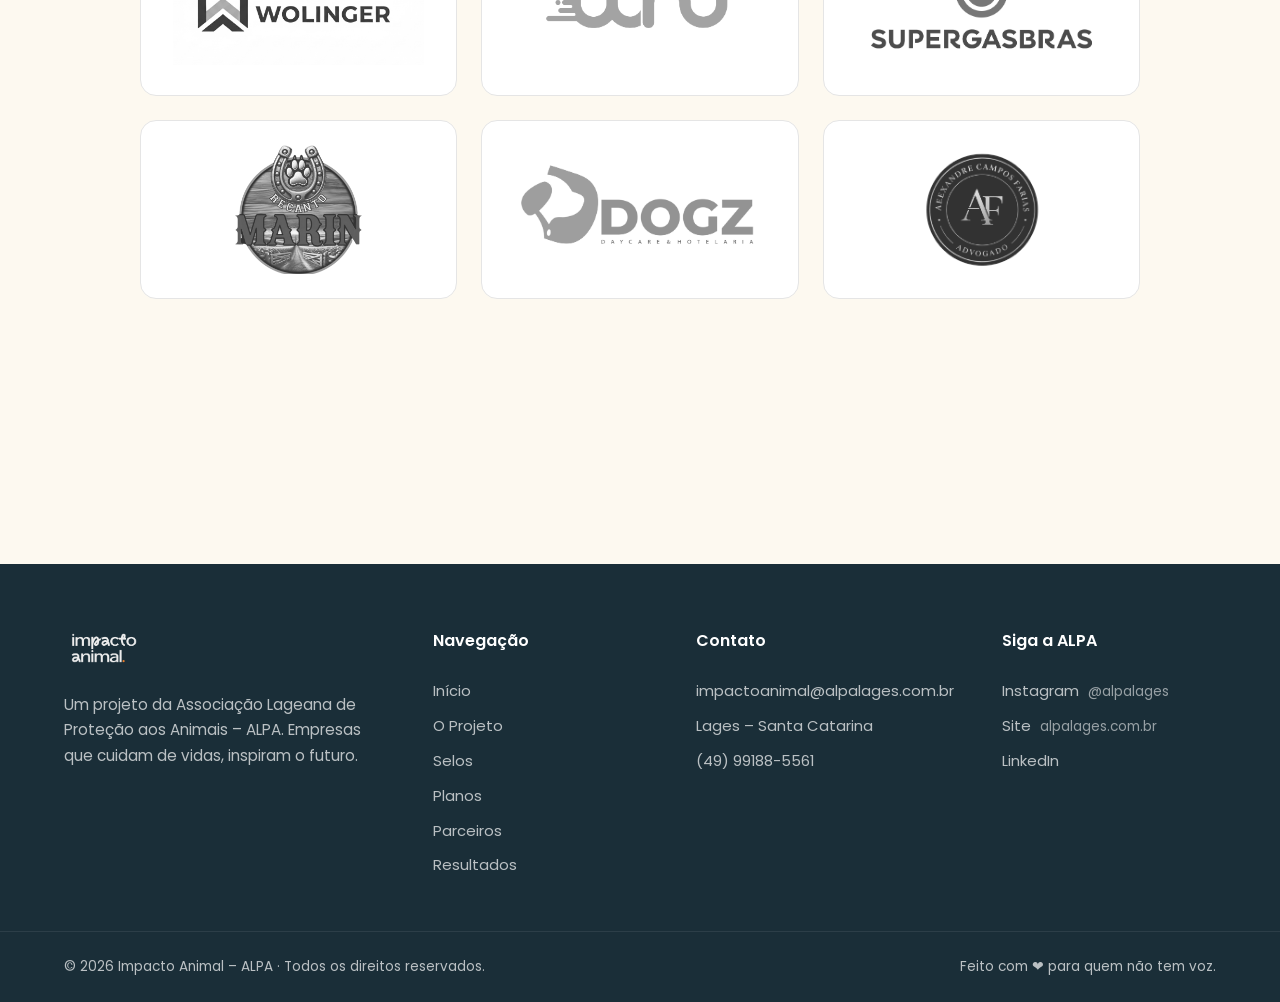
==== commit 8ef57ac2: "refactor: update projection section to quarterly format and enhance partner display" ====
--- a/resultados.html
+++ b/resultados.html
@@ -32,7 +32,7 @@
                     <li><a href="index.html#projeto" class="nav-link">O Projeto</a></li>
                     <li><a href="index.html#selo" class="nav-link">Selos</a></li>
                     <li><a href="index.html#planos" class="nav-link">Planos</a></li>
-                    <li><a href="index.html#parceiros" class="nav-link">Parceiros</a></li>
+                    <li><a href="#parceiros" class="nav-link">Parceiros</a></li>
                     <li><a href="resultados.html" class="nav-link active" aria-current="page">Resultados</a></li>
                     <li><a href="index.html#contato" class="nav-link nav-cta">Contato</a></li>
                 </ul>
@@ -119,11 +119,11 @@
     <section class="section projection" id="projecao">
         <div class="container">
             <div class="section-header">
-                <span class="section-eyebrow">Mês a mês</span>
-                <h2 class="section-title">Projeção de castrações em 2026</h2>
+                <span class="section-eyebrow">Trimestre a trimestre</span>
+                <h2 class="section-title">Castrações por trimestre em 2026</h2>
                 <div class="section-divider"></div>
                 <p class="section-description">
-                    Metas de castrações já realizadas e previstas para os próximos meses,
+                    Castrações já realizadas e previstas, agrupadas por trimestre,
                     com base nos recursos aprovados e nas parcerias em curso.
                 </p>
             </div>
@@ -139,65 +139,33 @@
                 </span>
             </div>
 
-            <div class="timeline-grid">
+            <div class="timeline-grid timeline-grid-quarters">
                 <article class="month-card month-card-done">
-                    <span class="month-label">Mar 2026</span>
+                    <span class="month-label">1º Trimestre</span>
                     <strong class="month-number">3</strong>
                     <span class="month-unit">castrações</span>
+                    <span class="month-period">Jan – Mar 2026</span>
                     <span class="month-status">Realizado</span>
                 </article>
                 <article class="month-card">
-                    <span class="month-label">Abr 2026</span>
-                    <strong class="month-number">7</strong>
-                    <span class="month-unit">castrações</span>
+                    <span class="month-label">2º Trimestre</span>
+                    <strong class="month-number">19</strong>
+                    <span class="month-unit">castrações</span>
+                    <span class="month-period">Abr – Jun 2026</span>
                     <span class="month-status">Previsto</span>
                 </article>
                 <article class="month-card">
-                    <span class="month-label">Mai 2026</span>
-                    <strong class="month-number">6</strong>
-                    <span class="month-unit">castrações</span>
+                    <span class="month-label">3º Trimestre</span>
+                    <strong class="month-number">18</strong>
+                    <span class="month-unit">castrações</span>
+                    <span class="month-period">Jul – Set 2026</span>
                     <span class="month-status">Previsto</span>
                 </article>
                 <article class="month-card">
-                    <span class="month-label">Jun 2026</span>
-                    <strong class="month-number">6</strong>
-                    <span class="month-unit">castrações</span>
-                    <span class="month-status">Previsto</span>
-                </article>
-                <article class="month-card">
-                    <span class="month-label">Jul 2026</span>
-                    <strong class="month-number">6</strong>
-                    <span class="month-unit">castrações</span>
-                    <span class="month-status">Previsto</span>
-                </article>
-                <article class="month-card">
-                    <span class="month-label">Ago 2026</span>
-                    <strong class="month-number">6</strong>
-                    <span class="month-unit">castrações</span>
-                    <span class="month-status">Previsto</span>
-                </article>
-                <article class="month-card">
-                    <span class="month-label">Set 2026</span>
-                    <strong class="month-number">6</strong>
-                    <span class="month-unit">castrações</span>
-                    <span class="month-status">Previsto</span>
-                </article>
-                <article class="month-card">
-                    <span class="month-label">Out 2026</span>
-                    <strong class="month-number">6</strong>
-                    <span class="month-unit">castrações</span>
-                    <span class="month-status">Previsto</span>
-                </article>
-                <article class="month-card">
-                    <span class="month-label">Nov 2026</span>
-                    <strong class="month-number">6</strong>
-                    <span class="month-unit">castrações</span>
-                    <span class="month-status">Previsto</span>
-                </article>
-                <article class="month-card">
-                    <span class="month-label">Dez 2026</span>
-                    <strong class="month-number">6</strong>
-                    <span class="month-unit">castrações</span>
+                    <span class="month-label">4º Trimestre</span>
+                    <strong class="month-number">18</strong>
+                    <span class="month-unit">castrações</span>
+                    <span class="month-period">Out – Dez 2026</span>
                     <span class="month-status">Previsto</span>
                 </article>
             </div>
@@ -206,9 +174,10 @@
                 <div>
                     <h3>Projeção consolidada para 2026</h3>
                     <p>
-                        Somando o que já foi realizado e o planejado para os próximos meses,
-                        o projeto deve encerrar o ano com <strong>58 castrações</strong>,
-                        além das microchipagens e feiras de adoção associadas.
+                        Somando o que já foi realizado no 1º trimestre e o planejado para os
+                        trimestres seguintes, o projeto deve encerrar o ano com
+                        <strong>58 castrações</strong>, além das microchipagens e feiras de
+                        adoção associadas.
                     </p>
                 </div>
                 <div class="projection-summary-number" aria-label="Total de 58 castrações projetadas">58</div>
@@ -218,6 +187,47 @@
                 <p>Quer ampliar esses números ainda mais?</p>
                 <a href="index.html#planos" class="btn btn-primary">Quero apoiar o projeto</a>
                 <a href="index.html#contato" class="btn btn-outline">Falar com a ALPA</a>
+            </div>
+        </div>
+    </section>
+
+    <!-- Parceiros -->
+    <section class="section partners" id="parceiros">
+        <div class="container">
+            <div class="section-header">
+                <span class="section-eyebrow">Juntas pela causa</span>
+                <h2 class="section-title">Empresas que já estão conosco</h2>
+                <div class="section-divider"></div>
+                <p class="section-description">
+                    Conheça as marcas que abraçaram o Impacto Animal e contribuem todo mês
+                    para reduzir o abandono e dar dignidade aos animais de Lages.
+                </p>
+            </div>
+
+            <ul class="partners-grid">
+                <li class="partner">
+                    <img src="resources/partners/grupo-wolinger.png" alt="Grupo Wolinger" loading="lazy">
+                </li>
+                <li class="partner">
+                    <img src="resources/partners/wind-digital.png" alt="Wind Digital" loading="lazy">
+                </li>
+                <li class="partner">
+                    <img src="resources/partners/supergasbras.png" alt="Supergasbras" loading="lazy">
+                </li>
+                <li class="partner">
+                    <img src="resources/partners/recanto-marin.png" alt="Recanto Marin" loading="lazy">
+                </li>
+                <li class="partner">
+                    <img src="resources/partners/ddogz.png" alt="DDogz" loading="lazy">
+                </li>
+                <li class="partner">
+                    <img src="resources/partners/alexandre-campos.png" alt="Alexandre Campos" loading="lazy">
+                </li>
+            </ul>
+
+            <div class="partners-cta">
+                <p>Sua empresa também pode fazer parte deste movimento.</p>
+                <a href="index.html#planos" class="btn btn-outline">Quero ser parceiro</a>
             </div>
         </div>
     </section>
--- a/styles.css
+++ b/styles.css
@@ -1426,7 +1426,7 @@
     color: var(--color-gray-400);
 }
 
-/* Projeção mês a mês */
+/* Projeção por trimestre */
 .projection {
     background: var(--color-cream);
 }
@@ -1457,6 +1457,15 @@
     display: grid;
     grid-template-columns: repeat(auto-fit, minmax(130px, 1fr));
     gap: 1rem;
+    margin-bottom: 3rem;
+}
+
+.timeline-grid-quarters {
+    grid-template-columns: repeat(4, 1fr);
+    gap: 1.25rem;
+    max-width: 920px;
+    margin-left: auto;
+    margin-right: auto;
     margin-bottom: 3rem;
 }
 
@@ -1514,6 +1523,19 @@
 }
 .month-card-done .month-unit {
     color: rgba(255, 255, 255, 0.8);
+}
+
+.month-period {
+    display: block;
+    font-size: 0.7rem;
+    font-weight: 600;
+    letter-spacing: 0.06em;
+    color: var(--color-gray-600);
+    margin-top: -0.5rem;
+    margin-bottom: 0.85rem;
+}
+.month-card-done .month-period {
+    color: rgba(255, 255, 255, 0.85);
 }
 
 .month-status {
@@ -1594,6 +1616,10 @@
     }
     .timeline-grid {
         grid-template-columns: repeat(2, 1fr);
+    }
+    .timeline-grid-quarters {
+        grid-template-columns: repeat(2, 1fr);
+        max-width: 100%;
     }
     .results-cta .btn {
         display: block;
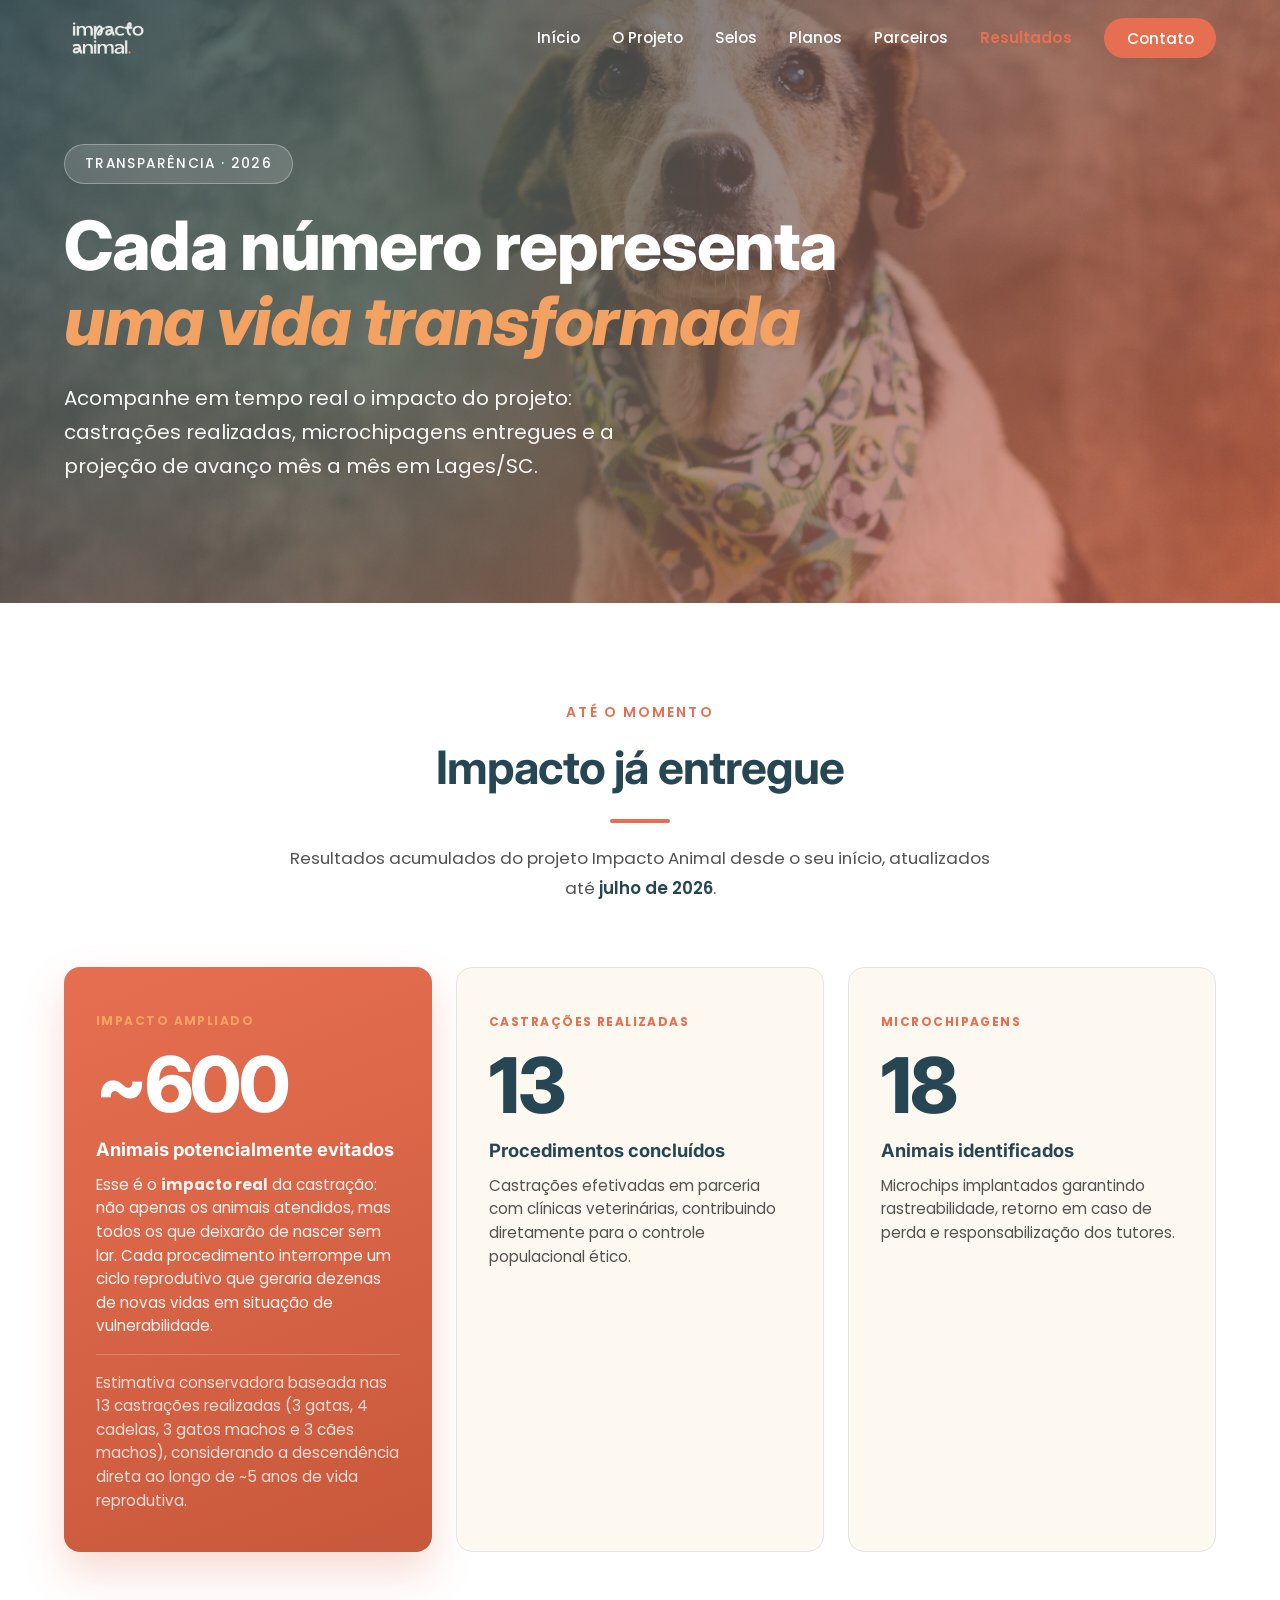
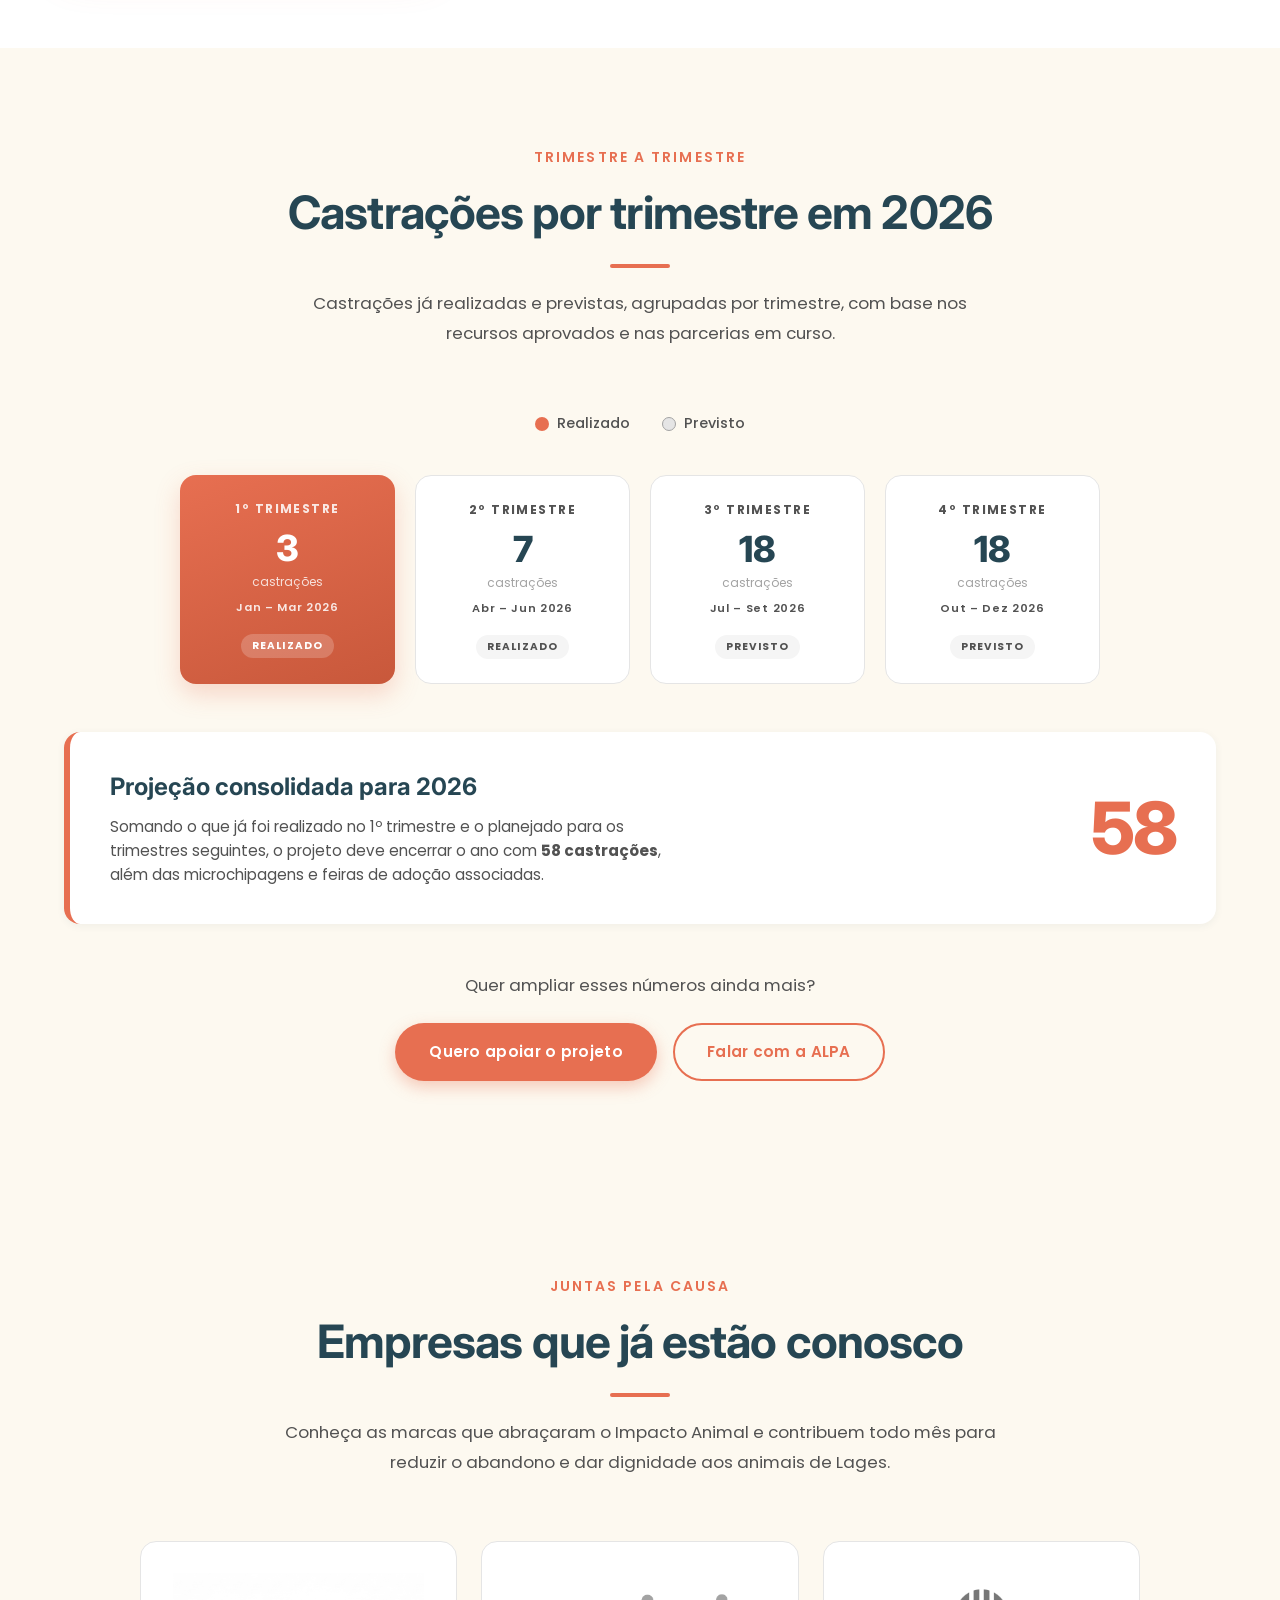
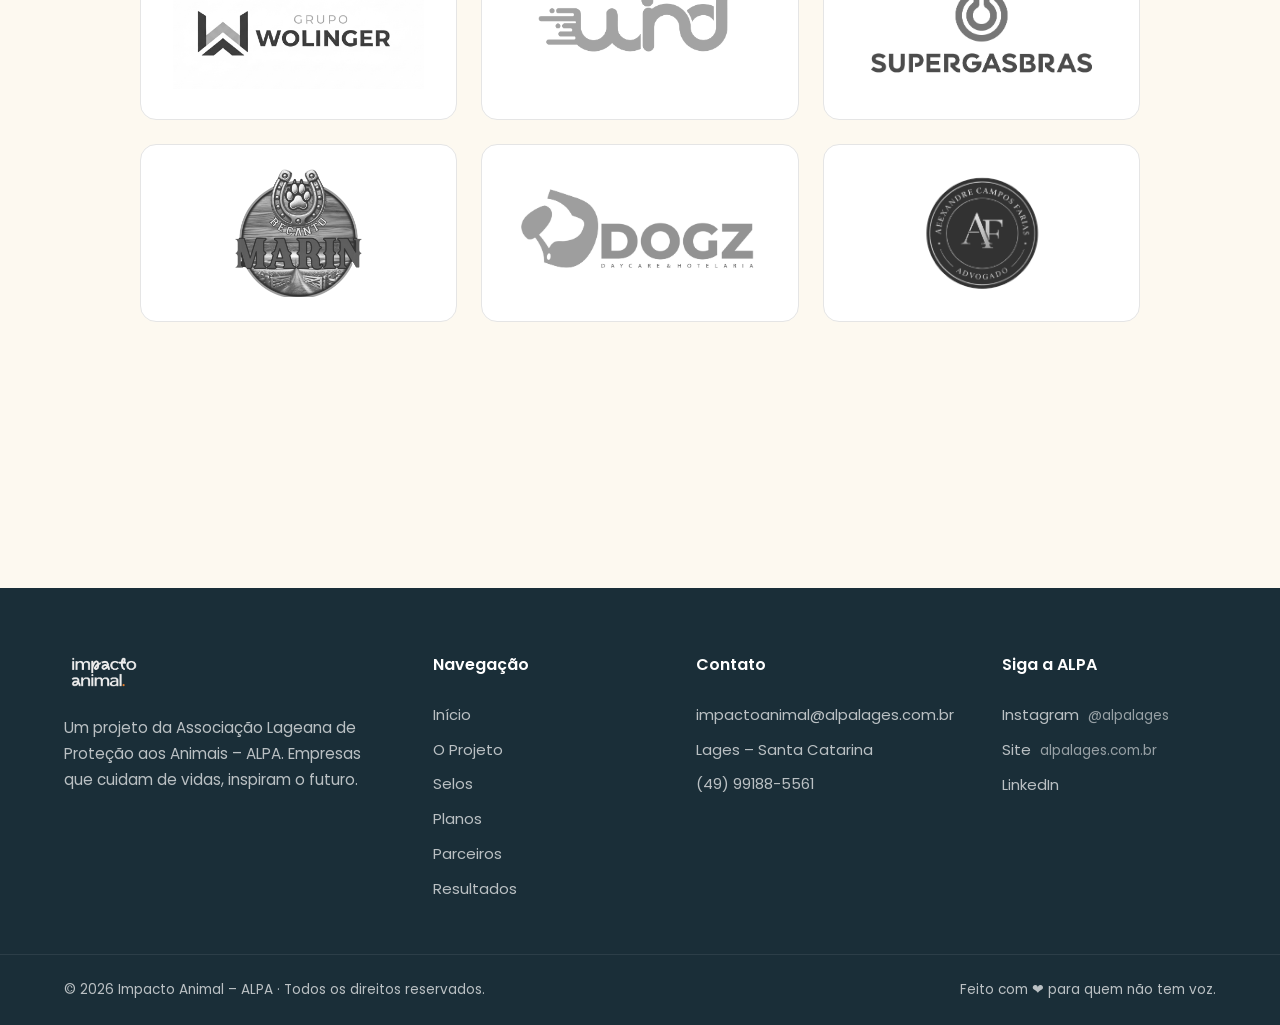
==== commit 1fe446bd: "Update month data for 2nd trimester" ====
--- a/resultados.html
+++ b/resultados.html
@@ -149,10 +149,10 @@
                 </article>
                 <article class="month-card">
                     <span class="month-label">2º Trimestre</span>
-                    <strong class="month-number">19</strong>
+                    <strong class="month-number">7</strong>
                     <span class="month-unit">castrações</span>
                     <span class="month-period">Abr – Jun 2026</span>
-                    <span class="month-status">Previsto</span>
+                    <span class="month-status">Realizado</span>
                 </article>
                 <article class="month-card">
                     <span class="month-label">3º Trimestre</span>
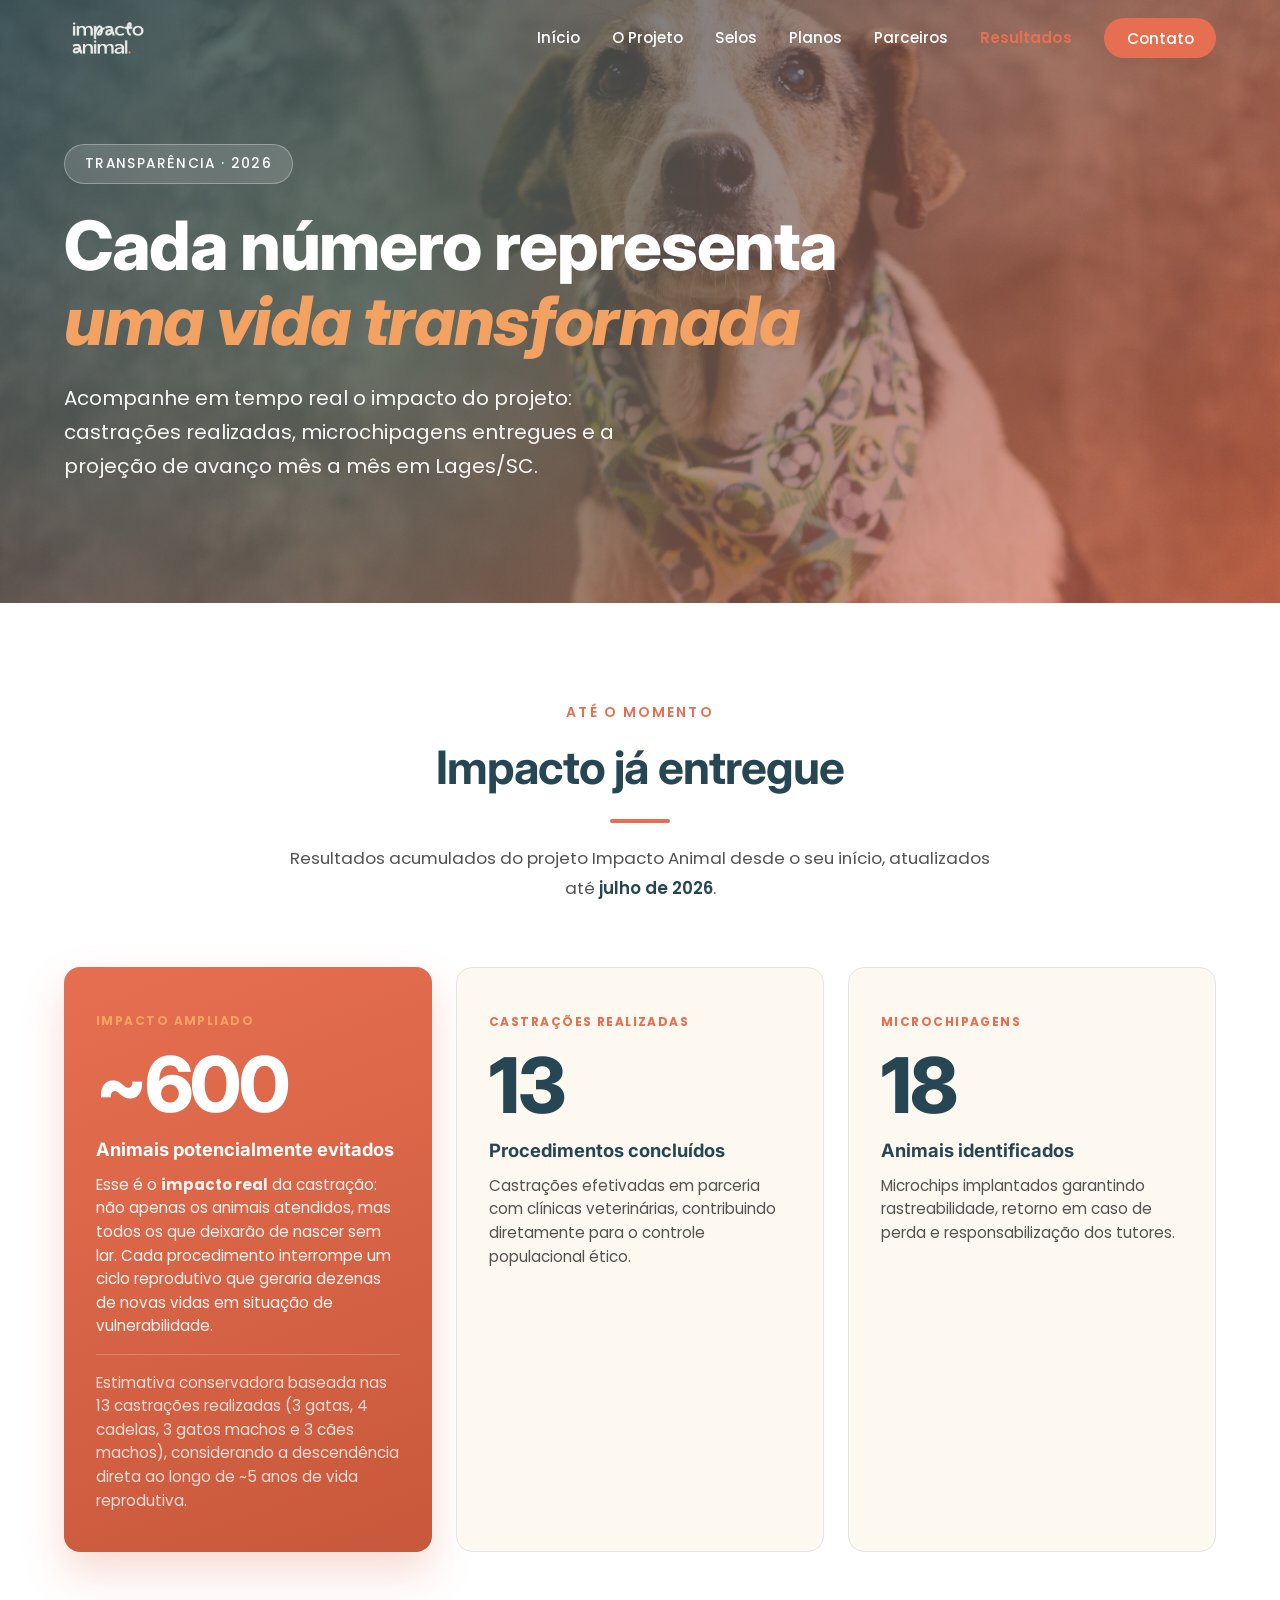
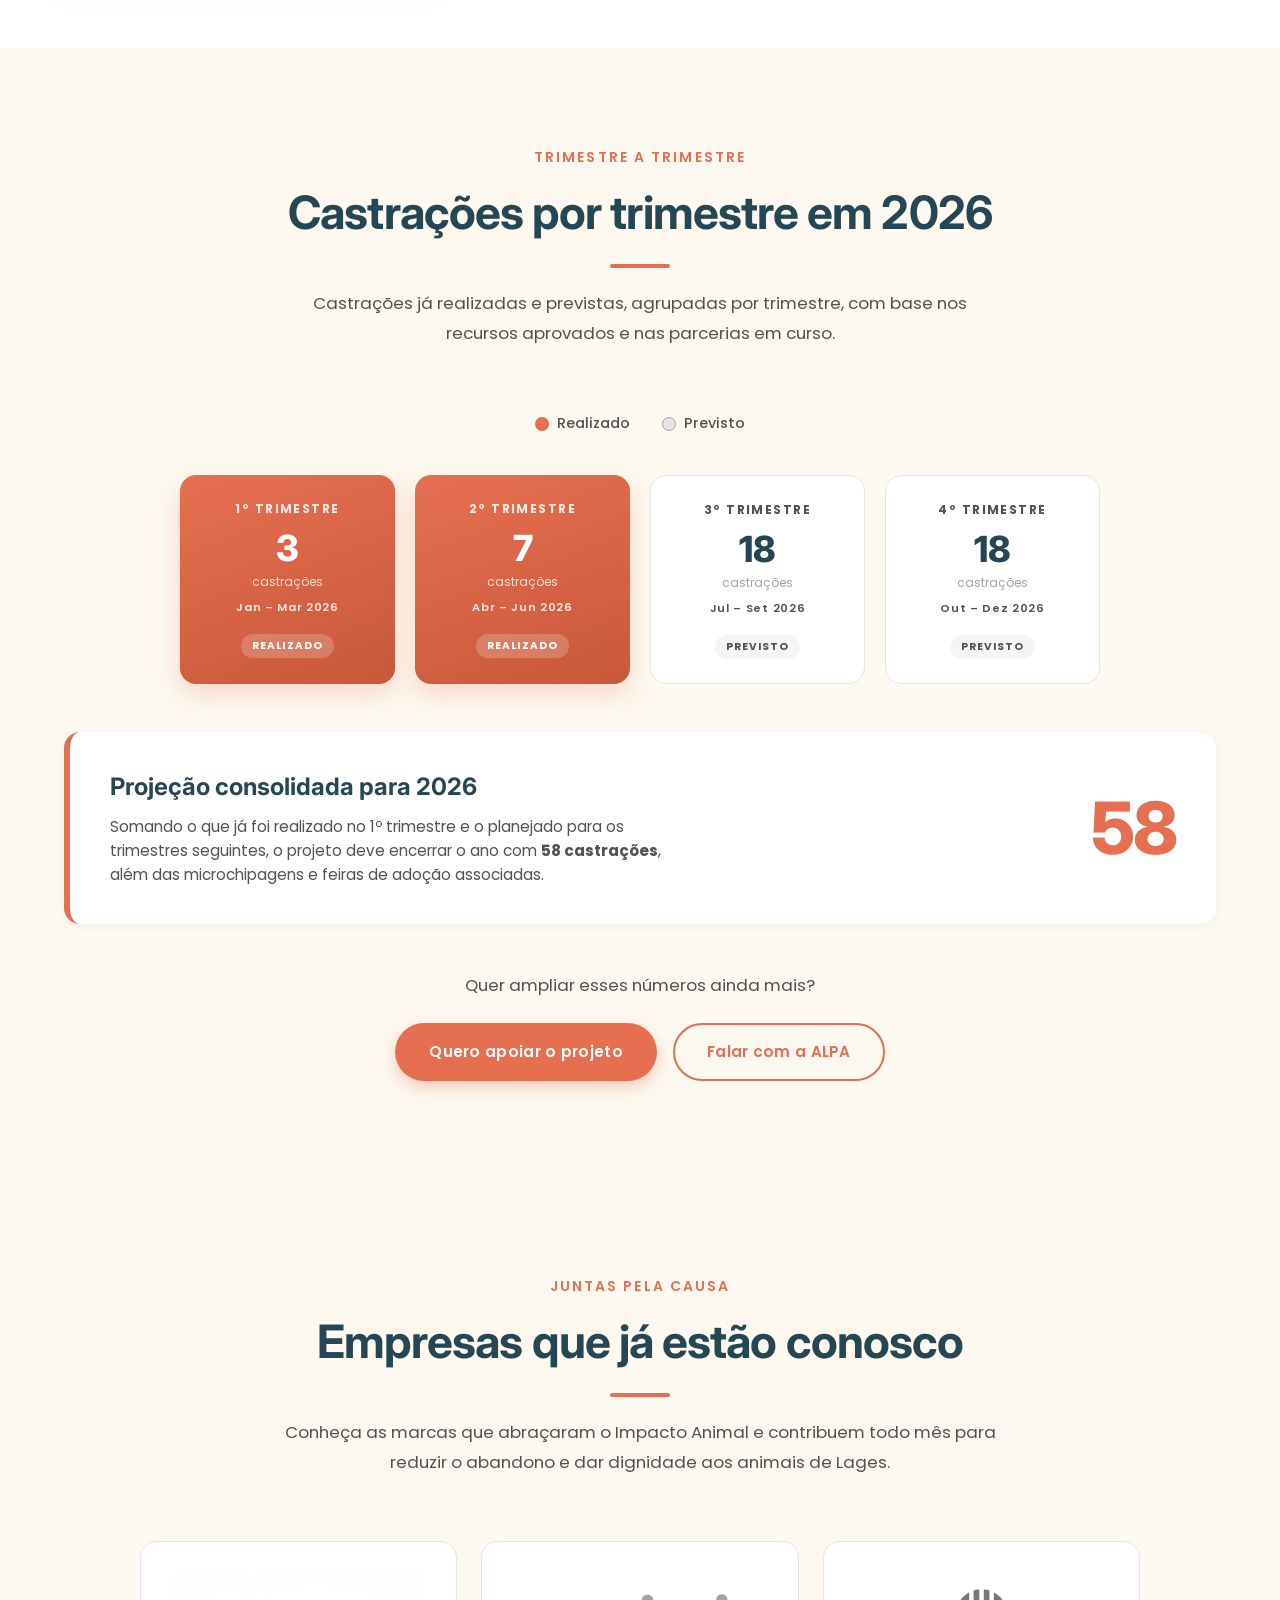
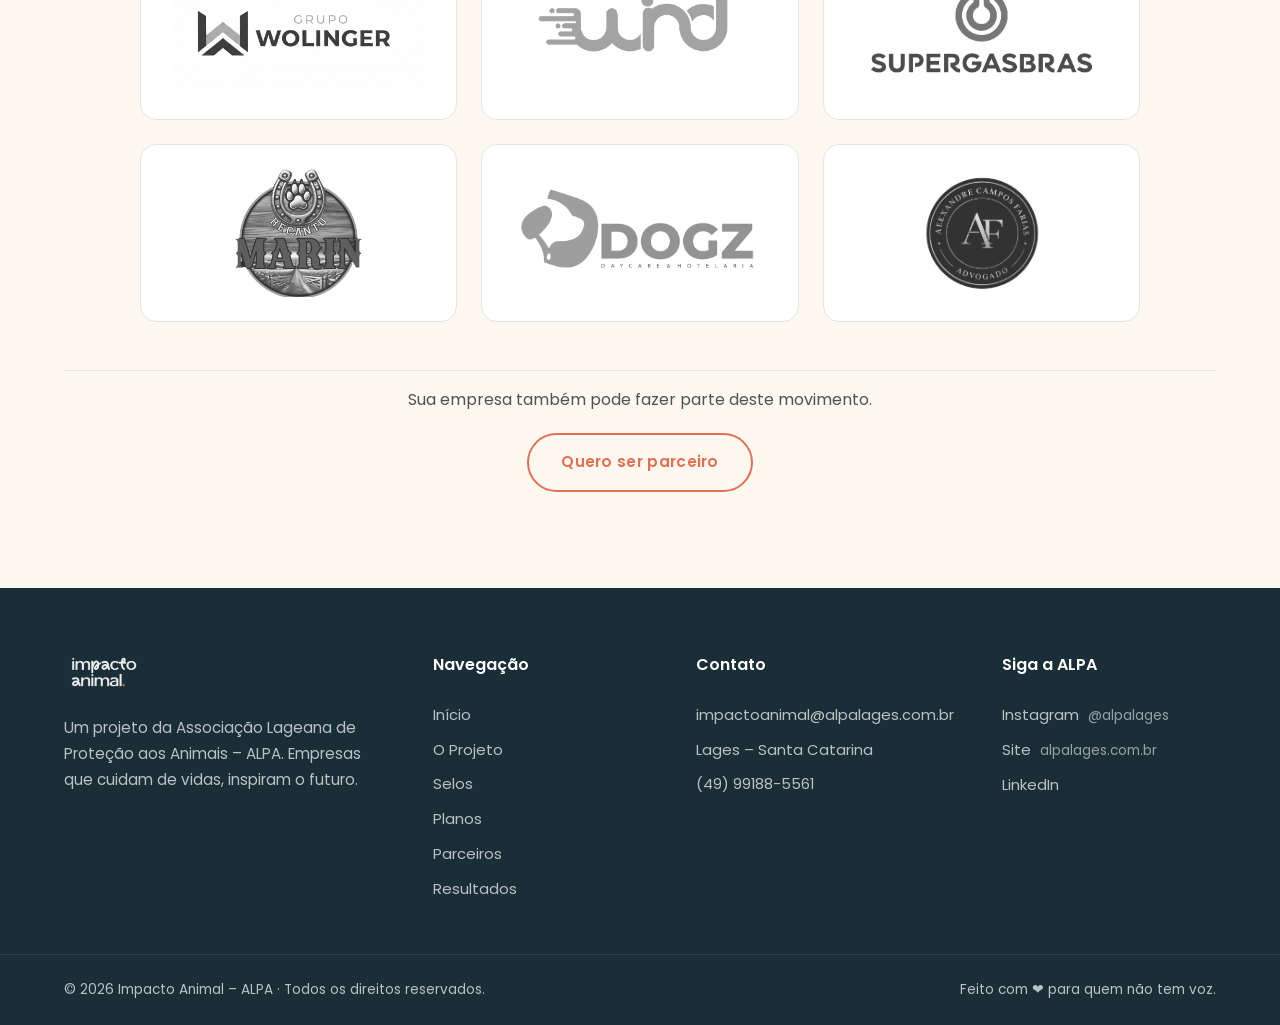
==== commit e0161e24: "Update month-card class for 2nd trimester" ====
--- a/resultados.html
+++ b/resultados.html
@@ -147,7 +147,7 @@
                     <span class="month-period">Jan – Mar 2026</span>
                     <span class="month-status">Realizado</span>
                 </article>
-                <article class="month-card">
+                <article class="month-card month-card-done">
                     <span class="month-label">2º Trimestre</span>
                     <strong class="month-number">7</strong>
                     <span class="month-unit">castrações</span>
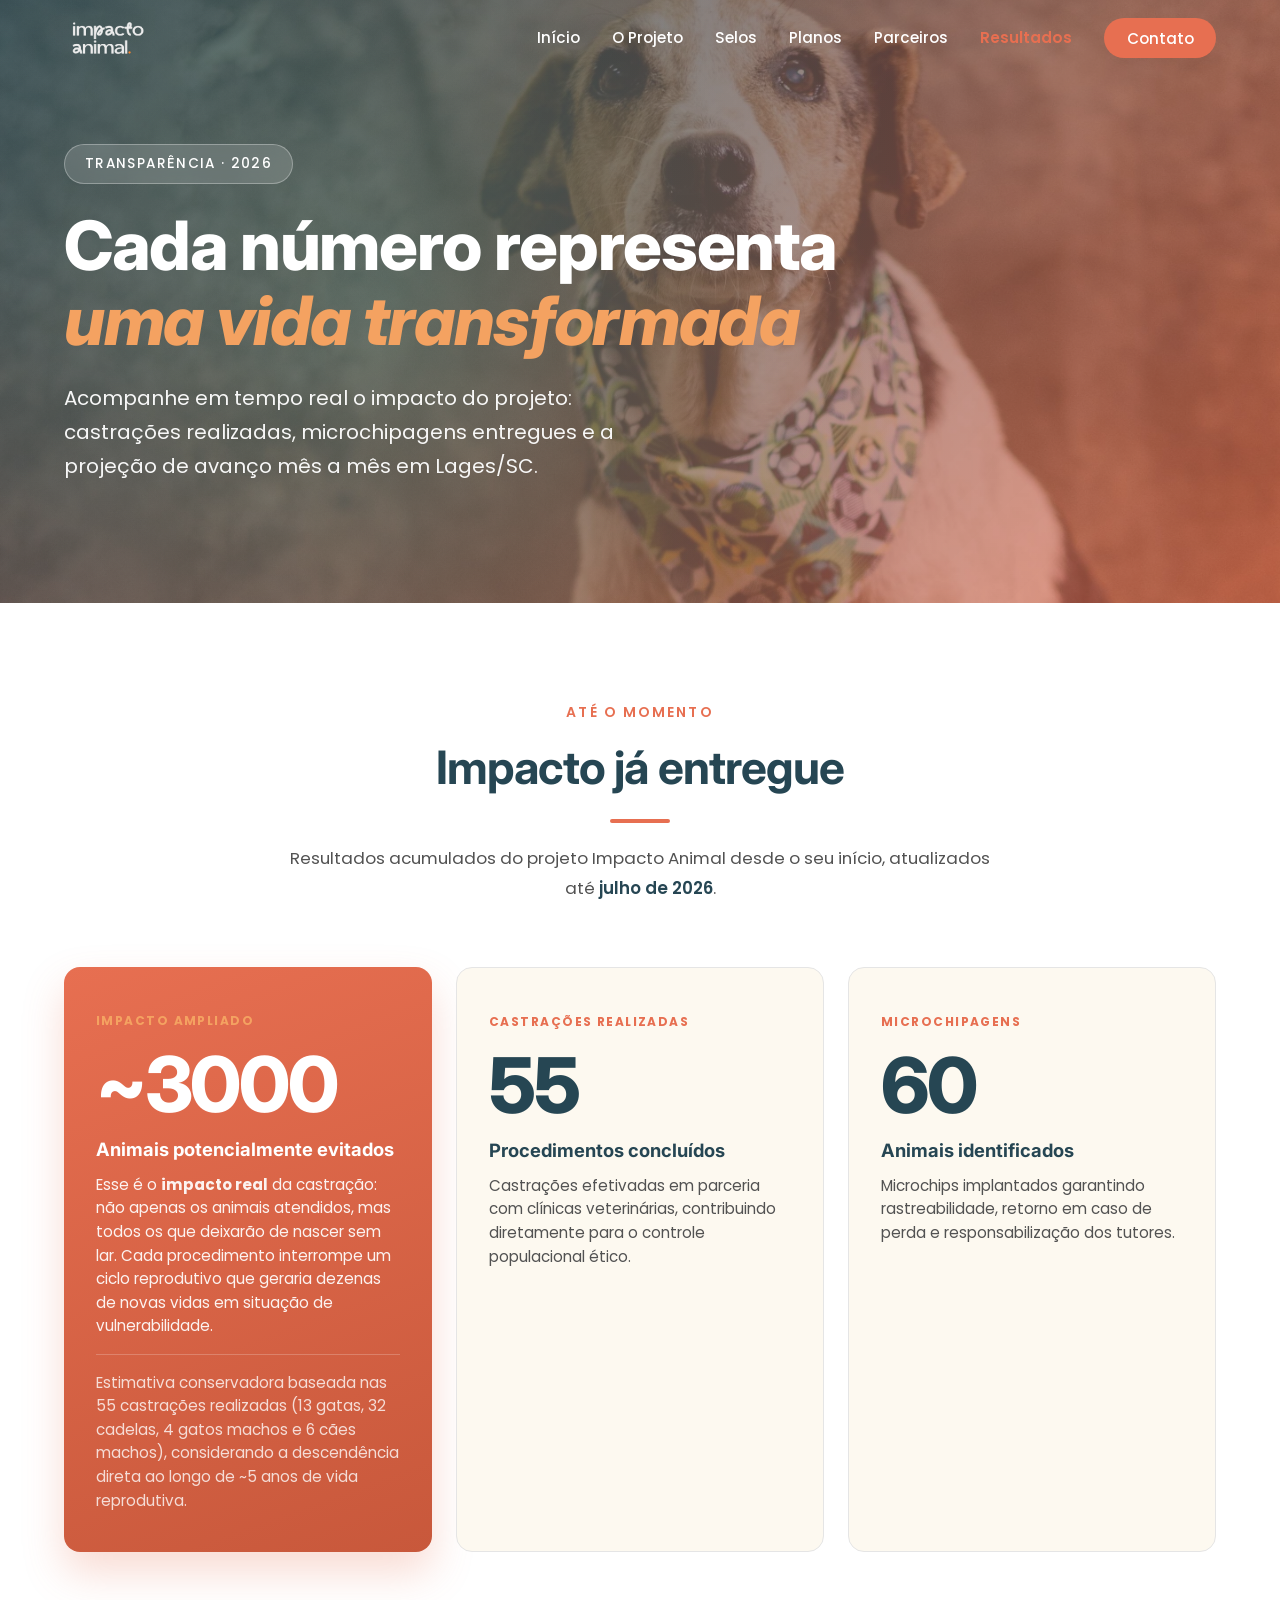
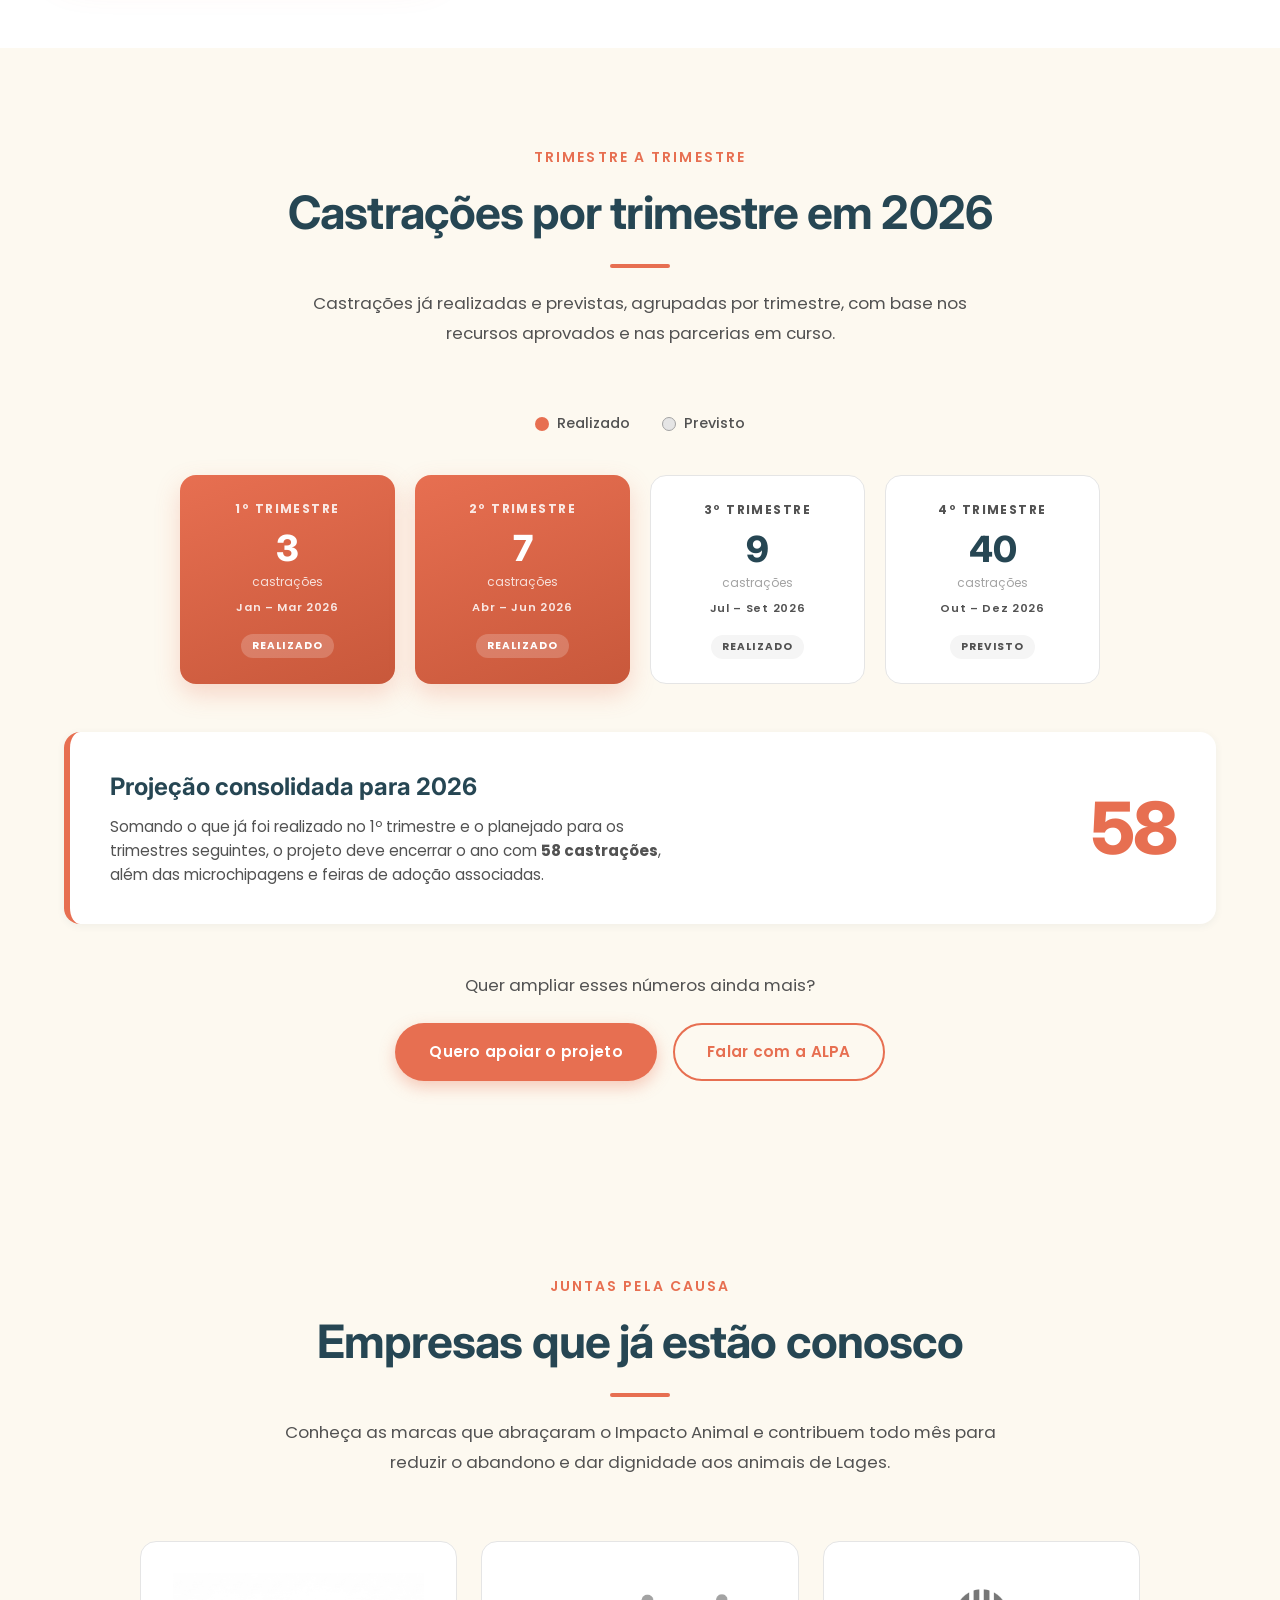
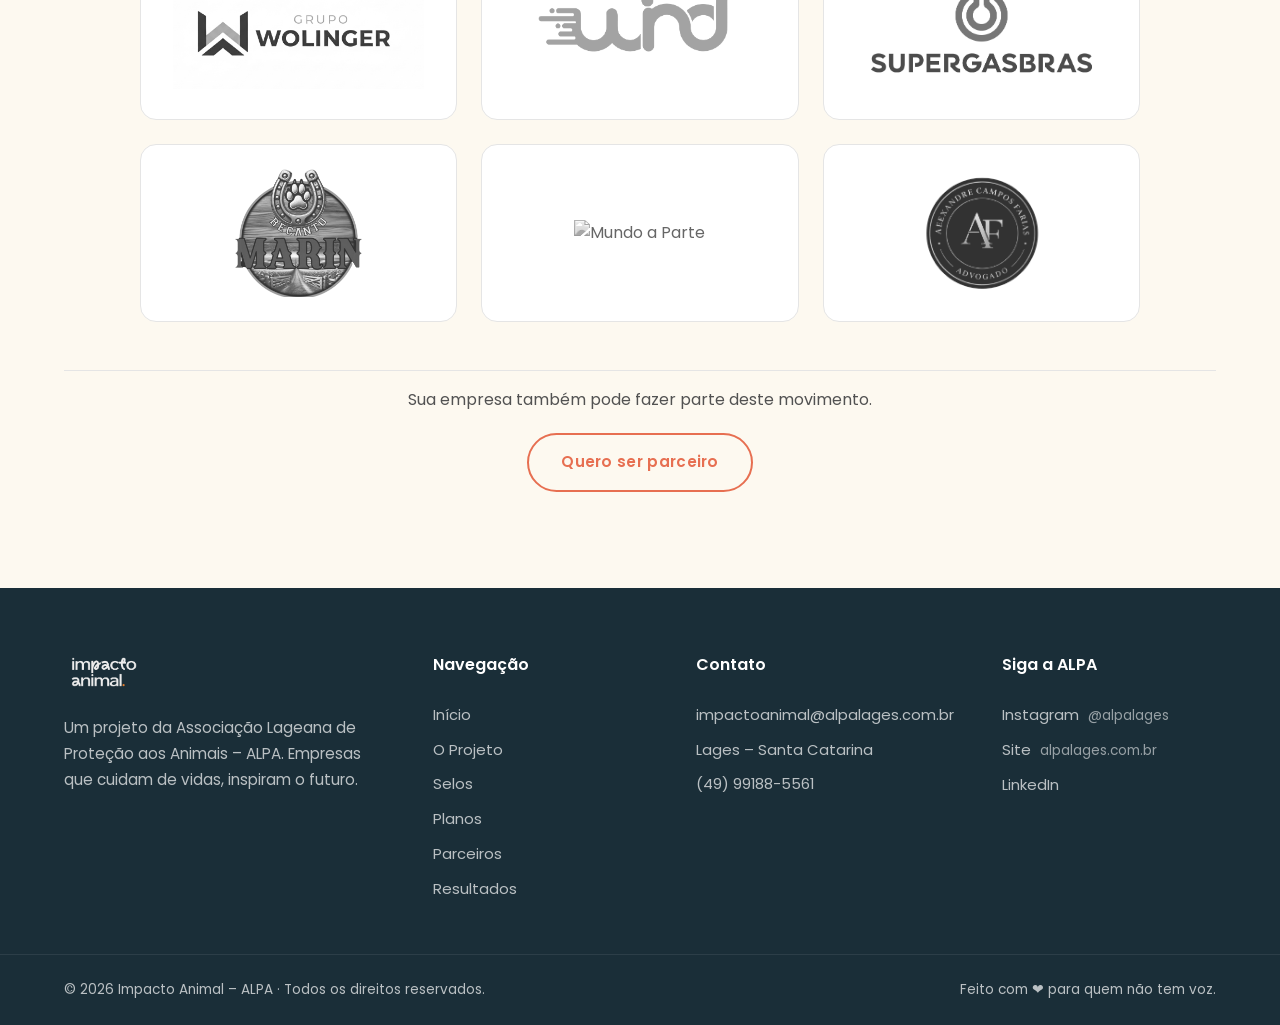
==== commit 4240b466: "Update castrações numbers and partner images" ====
--- a/resultados.html
+++ b/resultados.html
@@ -156,14 +156,14 @@
                 </article>
                 <article class="month-card">
                     <span class="month-label">3º Trimestre</span>
-                    <strong class="month-number">18</strong>
+                    <strong class="month-number">9</strong>
                     <span class="month-unit">castrações</span>
                     <span class="month-period">Jul – Set 2026</span>
-                    <span class="month-status">Previsto</span>
+                    <span class="month-status">Realizado</span>
                 </article>
                 <article class="month-card">
                     <span class="month-label">4º Trimestre</span>
-                    <strong class="month-number">18</strong>
+                    <strong class="month-number">40</strong>
                     <span class="month-unit">castrações</span>
                     <span class="month-period">Out – Dez 2026</span>
                     <span class="month-status">Previsto</span>
@@ -218,7 +218,7 @@
                     <img src="resources/partners/recanto-marin.png" alt="Recanto Marin" loading="lazy">
                 </li>
                 <li class="partner">
-                    <img src="resources/partners/ddogz.png" alt="DDogz" loading="lazy">
+                    <img src="resources/partners/mundo-a-parte.png" alt="Mundo a Parte" loading="lazy">
                 </li>
                 <li class="partner">
                     <img src="resources/partners/alexandre-campos.png" alt="Alexandre Campos" loading="lazy">
